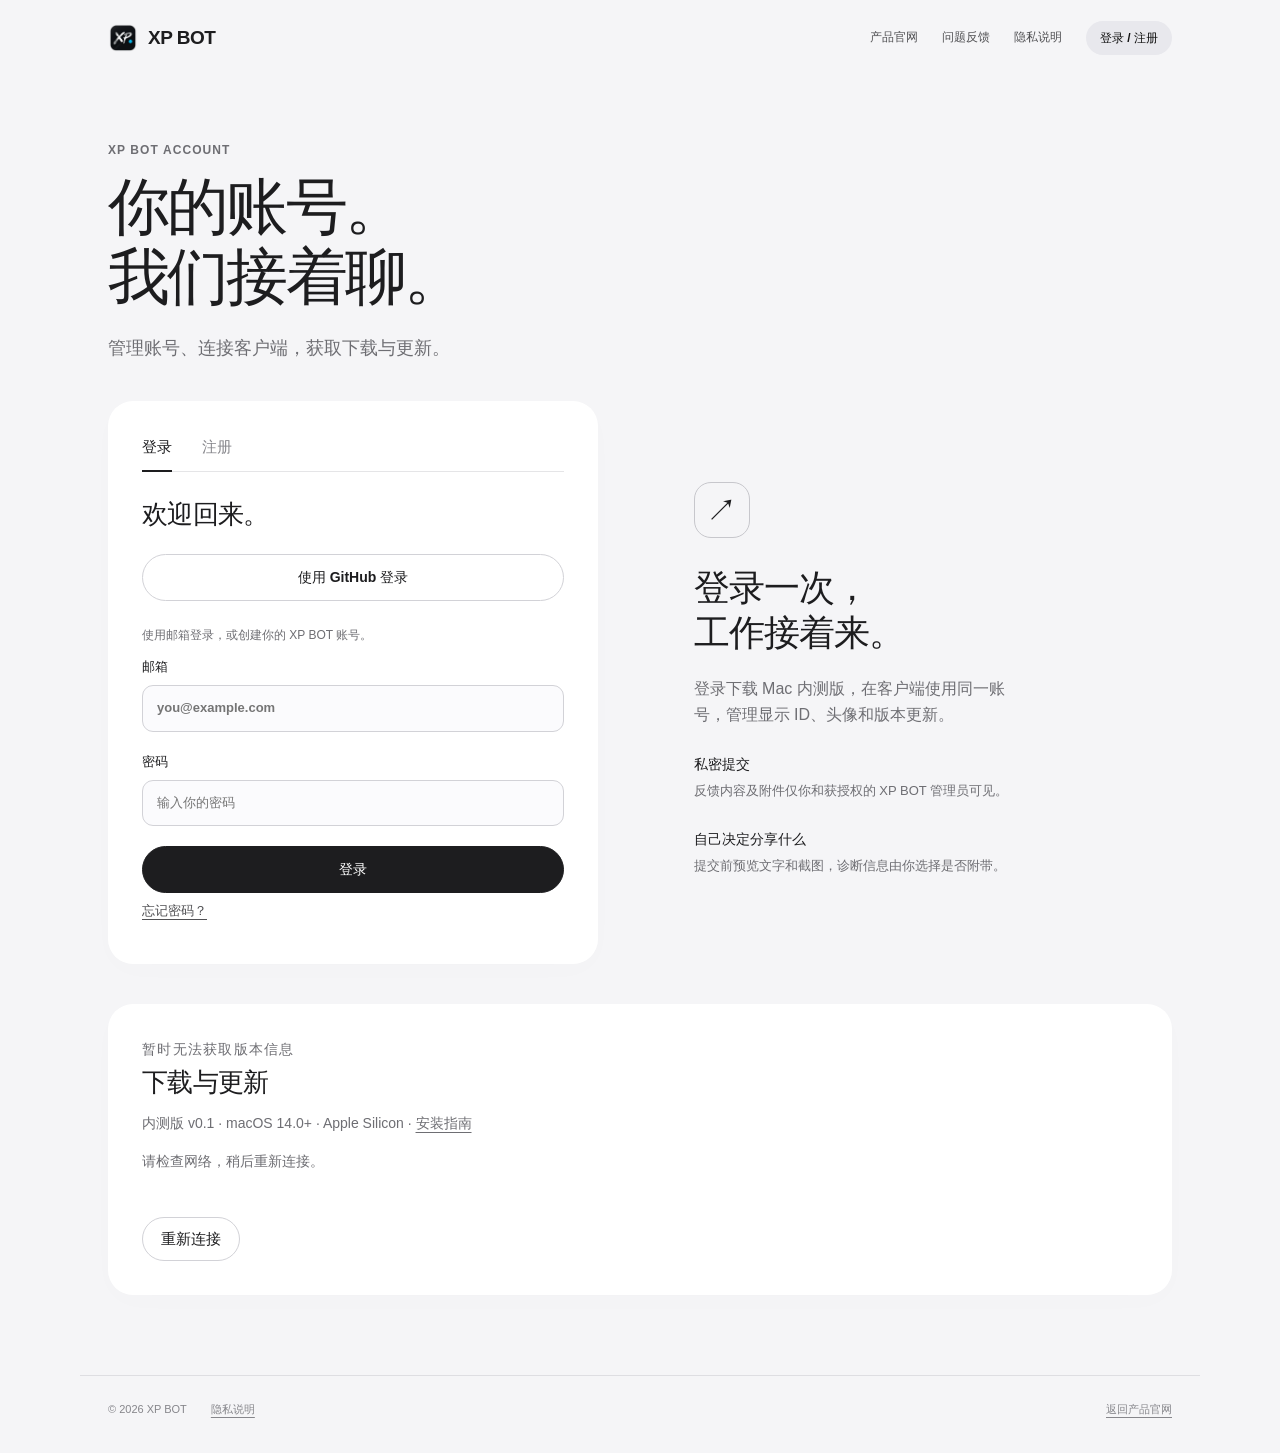
==== account/index.html @ 9ae00010 "Let feedback administrators send private replies visible to submitters" ====
<!doctype html>
<html lang="zh-CN"><head><meta charset="utf-8"><meta name="viewport" content="width=device-width,initial-scale=1"><meta name="referrer" content="no-referrer"><meta name="robots" content="noindex"><meta http-equiv="Content-Security-Policy" content="default-src 'self'; script-src 'self'; style-src 'self'; connect-src 'self' https://lnlewhjrppwmwjfchwqi.supabase.co wss://lnlewhjrppwmwjfchwqi.supabase.co; img-src 'self' blob: data: https://lnlewhjrppwmwjfchwqi.supabase.co; object-src 'none'; base-uri 'none'; form-action 'self'; frame-src 'none'"><title>账号与更新 — XP BOT</title><link rel="icon" href="/xp-icon.png"><link rel="stylesheet" href="./account.css?v=dd3d3c03ab40"><link rel="stylesheet" href="/releases.css?v=4f68e5ed97a1"><script type="module" src="./account.js?v=b04d25df7b7d"></script></head>
<body><header class="top"><a class="brand" href="/"><img src="/xp-icon.png" width="30" height="30" alt=""><span>XP BOT</span></a><nav aria-label="账号导航"><a href="/">产品官网</a><a href="/account/#feedback" id="nav-feedback">问题反馈</a><a href="/privacy/">隐私说明</a><a class="account-nav" data-account-nav href="/account/" aria-label="我的账号" aria-busy="true">我的账号</a></nav></header>
<main class="page"><div class="intro"><p class="eyebrow">XP BOT ACCOUNT</p><h1>你的账号。<br>我们接着聊。</h1><p>管理账号、连接客户端，获取下载与更新。</p></div>
<p class="notice" id="notice" role="status" aria-live="polite">正在连接账号服务…</p><button class="release-retry connection-retry" id="retry-connection" type="button" hidden>重试连接</button>
<section class="card desktop-connect" id="desktop-connect-card" hidden aria-labelledby="desktop-login-title"><h1 id="desktop-login-title">登录 XP BOT</h1><p id="desktop-account" class="small"></p><p id="desktop-message" class="form-notice" role="status"></p><div class="form-actions"><button id="desktop-approve" class="button full" type="button">继续登录 XP BOT</button><button id="desktop-switch-account" class="text-button" type="button">使用其他账号</button></div></section>
<section id="auth-panel" class="auth-layout" aria-labelledby="auth-title" hidden><div class="card auth-card"><div class="auth-tabs" role="tablist" aria-label="账号操作"><button id="login-tab" role="tab" aria-selected="true" aria-controls="auth-form">登录</button><button id="signup-tab" role="tab" aria-selected="false" aria-controls="auth-form" tabindex="-1">注册</button></div><h2 id="auth-title">欢迎回来。</h2><button id="github-login" class="button secondary full" type="button" hidden>使用 GitHub 继续</button><p id="email-note" class="small"></p><form id="auth-form" novalidate><label id="name-label" hidden>昵称<input id="display-name" name="display_name" autocomplete="nickname" maxlength="60"></label><label>邮箱<input id="email" name="email" type="email" autocomplete="email" required maxlength="254" placeholder="you@example.com"></label><label>密码<input id="password" name="password" type="password" autocomplete="current-password" required minlength="1" maxlength="128" placeholder="输入你的密码"></label><label id="confirm-password-label" hidden>确认密码<input id="confirm-password" type="password" autocomplete="new-password" minlength="12" maxlength="128" placeholder="再次输入密码"></label><p class="small" id="signup-password-hint" hidden>密码须为 12–128 位，建议组合字母、数字和符号。</p><p class="small" id="signup-privacy" hidden>注册前请阅读<a href="/privacy/">隐私说明</a>。账号用于身份识别、客户端下载与更新和反馈管理，工作资料保存在你配置的存储位置。</p><p class="form-notice" data-auth-notice role="alert"></p><button class="button full" id="auth-submit" type="submit">登录</button><button class="text-button" id="reset-password" type="button">忘记密码？</button></form></div><aside class="auth-aside"><span class="aside-symbol" aria-hidden="true">↗</span><h2>登录一次，<br>工作接着来。</h2><p>登录下载 Mac 内测版，在客户端使用同一账号，管理显示 ID、头像和版本更新。</p><div class="aside-detail"><b>私密提交</b><p>反馈内容及附件仅你和获授权的 XP BOT 管理员可见。</p></div><div class="aside-detail"><b>自己决定分享什么</b><p>提交前预览文字和截图，诊断信息由你选择是否附带。</p></div></aside></section>
<section id="verification-panel" class="card narrow" hidden aria-labelledby="verification-title">
<p class="eyebrow">验证你的邮箱</p><h2 id="verification-title">还差最后一步。</h2><p>请到以下邮箱查收 XP BOT 验证邮件，点击邮件中的链接完成注册。</p><p id="pending-email" class="mail-address"></p><p class="small">找不到邮件时，请检查垃圾邮件文件夹。若已注册，可以返回登录或找回密码。</p><p class="form-notice" data-auth-notice role="status"></p><div class="form-actions"><button id="resend-confirmation" class="button" type="button">重新发送验证邮件</button><button id="pending-back" class="text-button" type="button">返回登录</button></div>
</section>
<section id="recovery-request-panel" class="card narrow" hidden aria-labelledby="recovery-title">
<p class="eyebrow">找回账号</p><h2 id="recovery-title">重新连接你的工作。</h2><p class="small">输入注册邮箱，我们会向该邮箱发送重置密码的链接。</p><form id="recovery-form" novalidate><label>注册邮箱<input id="recovery-email" type="email" autocomplete="email" required maxlength="254" placeholder="you@example.com"></label><p class="form-notice" data-auth-notice role="status"></p><button id="send-password-reset" class="button full" type="submit">发送重置邮件</button><button id="recovery-back" class="text-button" type="button">返回登录</button></form>
</section>
<section id="email-link-panel" class="card narrow" hidden aria-labelledby="email-link-title">
<p class="eyebrow">XP BOT 账号</p><h2 id="email-link-title">验证邮箱，开始使用。</h2><p id="email-link-description">点击继续，完成邮箱验证并登录 XP BOT。</p><p class="form-notice" data-auth-notice role="alert"></p><div class="form-actions"><button id="verify-email-link" class="button" type="button">验证并继续</button><button id="cancel-email-link" class="text-button" type="button">返回登录</button></div>
</section>
<section id="reset-panel" class="card narrow" hidden aria-labelledby="new-password-title">
<p class="eyebrow">设置新密码</p><h2 id="new-password-title">为账号换一把新钥匙。</h2><form id="new-password-form" novalidate><label>新密码<input id="new-password" type="password" autocomplete="new-password" required minlength="12" maxlength="128" placeholder="至少 12 位"></label><label>确认新密码<input id="confirm-new-password" type="password" autocomplete="new-password" required minlength="12" maxlength="128" placeholder="再次输入新密码"></label><p class="small">密码须为 12–128 位。建议组合字母、数字和符号。</p><p class="form-notice" data-auth-notice role="alert"></p><button id="save-password" class="button full" type="submit">保存新密码</button></form>
</section>
<section id="member-panel" hidden><div class="member-heading"><div class="member-identity"><div id="member-avatar" class="profile-avatar" aria-hidden="true">X</div><div><p class="eyebrow">我的 XP BOT</p><h2 id="member-name">账号中心</h2><p id="member-email" class="small"></p></div></div><div class="member-actions"><button class="text-button" id="edit-profile" type="button">编辑资料</button><button class="text-button" id="admin-view" hidden>管理反馈</button><a class="text-button" id="developer-console" target="_blank" rel="noopener noreferrer" hidden>开发者后台 ↗</a><button class="text-button" id="my-view">我的反馈</button><button class="text-button" id="sign-out">退出账号</button></div></div><section id="profile-editor" class="card profile-editor" hidden aria-labelledby="profile-title"><h2 id="profile-title">个人资料</h2><form id="profile-form"><div class="profile-photo-row"><div id="profile-preview" class="profile-avatar" aria-label="头像预览"></div><label class="text-button profile-file">选择头像<input id="profile-avatar" type="file" accept="image/jpeg,image/png,image/webp"></label><button id="profile-remove-avatar" class="text-button" type="button">移除头像</button></div><label>显示 ID<input id="profile-display-name" autocomplete="nickname" required maxlength="64" placeholder="你希望怎样被称呼"></label><p class="small">1–32 个字符，在官网和客户端同步显示。邮箱登录方式保持原样。</p><p id="profile-note" class="form-notice" role="status" aria-live="polite"></p><div class="form-actions"><button id="profile-save" class="button" type="submit">保存资料</button><button id="profile-cancel" class="text-button" type="button">收起</button></div></form></section><div class="member-grid"><section class="card feedback-form-card" id="feedback" aria-labelledby="feedback-title"><p class="eyebrow">每个问题，都有回音。</p><h2 id="feedback-title">告诉我们。</h2><form id="feedback-form"><label>问题类型<select id="category"><option value="bug">使用问题 / 报错</option><option value="suggestion">功能建议</option><option value="account">账号问题</option><option value="other">其他反馈</option></select></label><label>标题<input id="feedback-subject" required minlength="3" maxlength="120" placeholder="例如：图片复制后未显示"></label><label>问题描述<textarea id="feedback-body" required minlength="10" maxlength="10000" rows="6" placeholder="你做了什么，期望什么结果，实际发生了什么？"></textarea></label><label class="file-label">添加截图（可选）<input id="screenshots" type="file" accept="image/png,image/jpeg,image/webp" multiple><span class="small">最多 3 张，每张不超过 5 MB。请先遮挡姓名、业务数据、链接和密钥；截图内容需要你自行检查。</span></label><div id="screenshot-previews" class="screenshot-previews"></div><label class="check"><input id="include-diagnostics" type="checkbox"><span>附带基础诊断信息：<span id="diagnostics-description">浏览器访问</span></span></label><p class="small">不会读取你的聊天记录、知识库文件或本机账号配置。提交的文字会隐藏检测到的链接、密钥和本机路径。获授权的反馈管理员可查看你的显示 ID、注册邮箱和用户编号，用于识别和跟进问题。</p><label class="check"><input id="feedback-consent" type="checkbox" required><span>我已检查内容，同意将本次描述、所选截图及勾选的诊断信息发送给 XP BOT 反馈后台。<a href="/privacy/">查看隐私说明</a></span></label><div class="form-actions"><button class="button" id="preview-feedback" type="submit">预览并提交</button><button class="text-button" type="button" id="new-feedback" hidden>写一条新反馈</button></div></form></section><section class="card feedback-list-card" id="feedback-history" aria-labelledby="history-title"><div class="list-heading"><h2 id="history-title">我的反馈</h2><button class="text-button" id="refresh-feedback">刷新</button></div><p class="small" id="feedback-list-note">这里会显示你提交的问题和处理状态。</p><div id="feedback-list" aria-live="polite"></div></section></div></section>
<details class="card desktop-devices-card" id="desktop-devices-card" hidden><summary>登录设备</summary><div id="desktop-devices" aria-live="polite"></div></details>
<section class="card account-release" id="downloads" data-release-panel aria-labelledby="release-title"><p class="eyebrow" data-release-status>XP BOT for Mac</p><h2 id="release-title">下载与更新</h2><p class="small">内测版 v0.1 · macOS 14.0+ · Apple Silicon · <a href="/help/">安装指南</a></p><p data-release-description>注册并验证邮箱，登录后下载 Mac 内测版。</p><button class="release-pending" data-release-pending disabled>安装包准备中</button><div class="release-actions" data-release-actions></div><button class="release-retry" data-release-retry hidden>重新连接</button><details class="release-details" data-release-details hidden><summary>更新说明与安装包校验</summary><p class="release-notes" data-release-notes></p><pre class="release-checksums" data-release-checksums></pre></details></section></main><footer class="bottom"><span>© 2026 XP BOT</span><a href="/privacy/">隐私说明</a><a href="/">返回产品官网</a></footer>
<dialog id="confirm-feedback" aria-labelledby="confirm-title"><div class="dialog-heading"><h2 id="confirm-title">确认这次反馈</h2><button id="close-confirm" type="button" class="close" aria-label="返回编辑">×</button></div><p class="small">以下是实际提交的文字。请确认截图已经完成遮挡。</p><h3 id="preview-title"></h3><p id="preview-body" class="preserve-lines"></p><p id="preview-files" class="small"></p><p id="preview-diagnostics" class="small"></p><div class="form-actions"><button id="send-feedback" class="button" type="button">确认提交</button><button id="edit-feedback" class="text-button" type="button">返回编辑</button></div></dialog>
<dialog id="feedback-image-viewer" class="image-viewer" aria-labelledby="image-viewer-title"><div class="dialog-heading"><h2 id="image-viewer-title">反馈截图</h2><button id="close-image" type="button" class="close" aria-label="关闭截图">×</button></div><img id="feedback-image" alt="本次反馈附带的截图" referrerpolicy="no-referrer"><a id="open-image" class="text-button" target="_blank" rel="noopener noreferrer">在新窗口打开原图</a><p class="small">此查看链接短时有效，关闭后会从本页清除。</p></dialog>
</body></html>
---- account/account.css ----
:root{font-family:-apple-system,BlinkMacSystemFont,"SF Pro Text","PingFang SC","Microsoft YaHei",sans-serif;color:#1d1d1f;background:#f5f5f7;font-synthesis:none;-webkit-font-smoothing:antialiased;font-size:15px;line-height:1.6}*{box-sizing:border-box}body{margin:0}button,input,textarea,select{font:inherit}button,a,input,textarea,select{touch-action:manipulation}a{color:inherit;text-underline-offset:4px}button{cursor:pointer}button:disabled{cursor:default;opacity:.48}[hidden]{display:none!important}:focus-visible{outline:3px solid #0071e3;outline-offset:4px}.top{height:76px;display:flex;align-items:center;justify-content:space-between;max-width:1120px;margin:auto;padding:0 28px;gap:24px}.brand{display:flex;align-items:center;gap:10px;font-weight:650;letter-spacing:-.5px;text-decoration:none;font-size:19px}.brand img{border-radius:9px}.top nav{display:flex;gap:24px;font-size:12px}.top nav a{text-decoration:none;color:#515154}.page{max-width:1120px;padding:65px 28px 80px;margin:auto}.intro{margin-bottom:38px}.eyebrow{font-size:12px;letter-spacing:.09em;font-weight:650;color:#6e6e73;margin:0 0 12px}.intro h1{font-size:clamp(42px,5.4vw,62px);line-height:1.12;letter-spacing:-.045em;margin:0 0 23px;font-weight:650}.intro>p:last-child{font-size:18px;color:#6e6e73;margin:0}.notice{padding:15px 20px;border:1px solid #dedee2;border-radius:14px;background:#fff;margin:0 0 28px;font-size:14px}.notice:empty{display:none}.notice[data-kind=error]{background:#fff4f3;border-color:#e8bbbb;color:#9c2424}.notice[data-kind=success]{background:#f0f8f1;border-color:#bed9c1;color:#23552c}.auth-layout{display:grid;grid-template-columns:minmax(0,1fr) minmax(0,.94fr);gap:clamp(28px,6vw,86px);align-items:center}.card{background:#fff;border-radius:25px;padding:34px;min-width:0;box-shadow:0 7px 30px #00000003}.auth-card{max-width:490px}.auth-tabs{display:flex;gap:30px;margin-bottom:26px;border-bottom:1px solid #e5e5e7}.auth-tabs button{border:0;background:none;padding:0 0 12px;color:#86868b;position:relative}.auth-tabs button[aria-selected=true]{color:#1d1d1f}.auth-tabs button[aria-selected=true]:after{content:"";height:2px;position:absolute;bottom:-1px;left:0;right:0;background:currentColor}h2{font-size:26px;letter-spacing:-.025em;line-height:1.25;font-weight:650;margin:0 0 24px}label{display:block;font-size:13px;font-weight:550;margin:0 0 20px}input:not([type=checkbox],[type=file]),textarea,select{display:block;width:100%;margin-top:7px;background:#fbfbfd;border:1px solid #d2d2d7;color:#1d1d1f;border-radius:11px;padding:12px 14px;min-width:0}textarea{resize:vertical;min-height:150px}.button{display:inline-flex;align-items:center;justify-content:center;gap:8px;border:1px solid #1d1d1f;background:#1d1d1f;color:#fff;min-height:44px;border-radius:999px;padding:11px 24px;font-size:14px;font-weight:550;text-decoration:none;transition:transform .18s ease,background .18s ease}.button:hover:not(:disabled){background:#353538;transform:scale(1.015)}.button:active:not(:disabled){transform:scale(.98)}.secondary{background:#fff;color:#1d1d1f;border-color:#d2d2d7;margin-bottom:12px}.secondary:hover:not(:disabled){background:#f5f5f7}.full{width:100%}.text-button{border:0;background:none;color:#515154;padding:8px 0;font-size:13px;text-decoration:underline;text-underline-offset:4px}.small{font-size:12px;line-height:1.7;color:#6e6e73;overflow-wrap:anywhere}.auth-aside{padding:20px 0}.aside-symbol{display:inline-flex;width:56px;height:56px;align-items:center;justify-content:center;border:1px solid #c7c7cc;border-radius:17px;font-size:31px;margin-bottom:27px}.auth-aside h2{font-size:36px;margin-bottom:21px}.auth-aside>p{font-size:16px;color:#6e6e73;max-width:330px}.aside-detail{margin-top:25px;max-width:330px}.aside-detail b{font-size:14px}.aside-detail p{font-size:13px;color:#6e6e73;margin:5px 0}.member-heading{display:flex;justify-content:space-between;gap:24px;align-items:center;margin-bottom:30px}.member-heading h2{margin-bottom:5px}.member-actions{display:flex;flex-wrap:wrap;gap:20px}.member-grid{display:grid;grid-template-columns:minmax(0,1.1fr) minmax(0,1fr);gap:24px;align-items:start}.check{display:flex;align-items:flex-start;gap:10px;font-weight:400;font-size:12px}.check input{flex:none;margin:5px 0 0;width:15px;height:15px;accent-color:#1d1d1f}.file-label input{font-size:12px;max-width:100%;margin:10px 0;display:block}.file-label .small{display:block}.screenshot-previews{display:flex;flex-wrap:wrap;gap:10px;margin:0 0 22px}.screenshot-previews img{width:86px;height:68px;object-fit:contain;border:1px solid #e5e5e7;border-radius:8px}.form-actions{display:flex;align-items:center;flex-wrap:wrap;gap:20px;margin-top:24px}.list-heading{display:flex;justify-content:space-between;gap:20px;align-items:center}.list-heading h2{font-size:22px;margin:0}.feedback-item{padding:23px 0;border-top:1px solid #e5e5e7}.feedback-item:first-child{margin-top:18px}.feedback-item h3{font-size:15px;font-weight:600;margin:0 0 8px;overflow-wrap:anywhere}.feedback-item .body{font-size:13px;white-space:pre-wrap;overflow-wrap:anywhere;color:#515154;max-height:180px;overflow:auto}.feedback-meta{display:flex;flex-wrap:wrap;gap:9px;align-items:center;font-size:11px;color:#6e6e73;margin:12px 0}.status{background:#f0f0f2;color:#515154;padding:3px 9px;border-radius:20px}.status[data-status=resolved]{background:#e7f4e9;color:#2d683a}.attachments{display:flex;gap:12px;flex-wrap:wrap}.attachments button{font-size:12px}.status-select{display:flex;align-items:center;gap:10px;font-size:12px;margin-top:12px}.status-select select{width:auto;font-size:12px;padding:6px 10px}.bottom{max-width:1120px;padding:25px 28px 35px;margin:auto;display:flex;gap:24px;border-top:1px solid #dedee2;font-size:11px;color:#86868b}.bottom a:last-child{margin-left:auto}.narrow{max-width:460px}dialog{border:0;border-radius:24px;box-shadow:0 25px 90px #0003;padding:30px;width:min(600px,calc(100% - 32px));max-height:85vh;overflow:auto}dialog::backdrop{background:#0006;backdrop-filter:blur(6px)}.dialog-heading{display:flex;justify-content:space-between;align-items:center;gap:20px}.dialog-heading h2{font-size:24px;margin:0}.close{background:#f5f5f7;border:0;border-radius:50%;font-size:24px;width:34px;height:34px;line-height:1}.preserve-lines{white-space:pre-wrap;overflow-wrap:anywhere;max-height:35vh;overflow:auto;font-size:14px}dialog h3{font-size:18px;overflow-wrap:anywhere}.empty-state{padding:32px 0;color:#86868b;font-size:14px}.privacy-body{max-width:720px}.privacy-body h2{margin-top:36px;font-size:23px}.privacy-body p,.privacy-body li{font-size:15px;color:#515154}.privacy-body ul{padding-left:22px}.intro{animation:arrive .7s ease both}.card{animation:arrive .65s .08s ease both}@keyframes arrive{from{opacity:0;transform:translateY(13px)}to{opacity:1;transform:translateY(0)}}@media(max-width:720px){.top{padding:0 20px;height:68px}.top nav{gap:14px;font-size:11px}.page{padding:35px 20px 50px}.auth-layout,.member-grid{grid-template-columns:minmax(0,1fr);gap:25px}.auth-card{max-width:none}.card{padding:26px 22px;border-radius:21px}.auth-aside{padding:12px 5px}.auth-aside h2{font-size:30px}.auth-aside>p,.aside-detail{max-width:none}.member-heading{display:block}.member-actions{gap:20px;margin-top:15px}.bottom{padding:22px 20px;font-size:10px;gap:15px}.intro>p:last-child{font-size:16px}.intro h1{font-size:42px}.notice{padding:13px 15px;font-size:13px}}@media(prefers-reduced-motion:reduce){*,*:before,*:after{animation:none!important;transition:none!important;scroll-behavior:auto!important}}

.image-viewer{width:min(1040px,calc(100% - 32px))}.image-viewer>img{display:block;width:100%;max-height:60vh;object-fit:contain;margin:22px 0 12px;border-radius:10px;background:#f5f5f7}.image-viewer>.text-button{display:inline-block}.image-viewer>.small{margin-bottom:0}
.brand,.top nav a{white-space:nowrap}.brand{flex-shrink:0}@media(max-width:360px){.top{gap:10px;padding-inline:16px}.brand{font-size:16px;gap:7px}.brand img{width:26px;height:26px}.top nav{gap:12px;font-size:10px}}

.mail-address{font-weight:600;overflow-wrap:anywhere;background:#f5f5f7;padding:12px 16px;border-radius:10px}.narrow>p:not(.eyebrow){overflow-wrap:anywhere}.narrow h2{font-size:28px}.narrow .form-actions{gap:12px 22px}

.form-notice{font-size:13px;line-height:1.7;overflow-wrap:anywhere}.form-notice:empty{display:none}.form-notice[data-kind=error]{padding:12px 14px;border-radius:10px;background:#fff4f3;color:#9c2424}.form-notice[data-kind=success]{color:#23552c}

.desktop-connect{margin:0 0 32px;max-width:760px}.desktop-connect h2{margin-bottom:16px}.desktop-connect form{max-width:480px;margin-top:20px}.desktop-connect input{letter-spacing:.12em;text-transform:uppercase}.desktop-devices-card{margin-top:36px}.desktop-devices-card h2{margin-bottom:20px}.desktop-device{display:grid;grid-template-columns:1fr auto;gap:8px 24px;padding:18px 0;border-bottom:1px solid #e8e8ed}.desktop-device p{margin:0}.desktop-device .small{grid-column:1}.desktop-device button{grid-column:2;grid-row:1/3}@media(max-width:520px){.desktop-device{grid-template-columns:1fr}.desktop-device button{grid-column:1;grid-row:auto;justify-self:start}}

/* Desktop sign-in is a focused sign-in page. */
.desktop-auth .top{justify-content:center;border:0}.desktop-auth .top nav,.desktop-auth .intro,.desktop-auth .auth-aside,.desktop-auth #downloads,.desktop-auth #member-panel,.desktop-auth #desktop-devices-card,.desktop-auth .bottom{display:none!important}.desktop-auth .page{max-width:500px;padding:42px 24px 70px;margin:auto}.desktop-auth .auth-layout{display:block}.desktop-auth .auth-card,.desktop-auth .desktop-connect{padding:32px;border-radius:20px;margin:0}.desktop-auth .desktop-connect h1{font-size:32px;margin:0 0 24px}.desktop-auth #desktop-account{font-size:16px}.desktop-auth .desktop-connect .form-actions{display:flex;flex-direction:column;align-items:stretch;gap:10px}.desktop-auth .notice:empty{display:none}.desktop-devices-card>summary{cursor:pointer;font-weight:600}.desktop-devices-card #desktop-devices{margin-top:20px}@media(max-width:520px){.desktop-auth .page{padding:28px 18px}.desktop-auth .auth-card,.desktop-auth .desktop-connect{padding:24px}}

.member-identity{display:flex;gap:18px;align-items:center;min-width:0}.profile-avatar{flex:none;display:flex;align-items:center;justify-content:center;width:54px;height:54px;border-radius:50%;overflow:hidden;background:#e7e9ee;color:#35373c;font-weight:650;font-size:22px}.profile-avatar img{width:100%;height:100%;object-fit:cover}.profile-editor{margin:0 0 28px}.profile-editor form{max-width:500px}.profile-photo-row{display:flex;gap:16px;align-items:center;margin:24px 0}.profile-file{position:relative;cursor:pointer;display:block}.profile-file input{position:absolute;width:100%;height:100%;inset:0;opacity:0;cursor:pointer}.profile-file:focus-within{outline:2px solid #3984f7;outline-offset:4px}.profile-photo-row .text-button{font-size:14px}

.feedback-author{display:grid;grid-template-columns:auto minmax(0,1fr);gap:4px 10px;padding:12px 14px;margin:12px 0;border-radius:12px;background:#f5f5f7;font-size:12px;line-height:1.6;overflow-wrap:anywhere}.feedback-author-label{color:#86868b}.feedback-author strong{font-weight:600}.feedback-author-email,.feedback-author-id{grid-column:1/-1;color:#6e6e73}.feedback-author-id{font:10px/1.6 ui-monospace,SFMono-Regular,Menlo,monospace}.feedback-list-card{scroll-margin-top:24px}.member-actions #developer-console{display:inline-block;text-decoration:underline;white-space:nowrap}
.feedback-replies{display:grid;gap:12px;margin-top:20px}.feedback-reply{border-left:3px solid #6e9ad7;border-radius:0 10px 10px 0;background:#f4f7fc;padding:13px 15px}.feedback-reply-heading{display:flex;flex-wrap:wrap;align-items:center;gap:5px 12px;font-size:12px}.feedback-reply-heading strong{font-weight:600;color:#285788}.feedback-reply-heading time{font-size:10px;color:#6e6e73}.feedback-reply-body{white-space:pre-wrap;overflow-wrap:anywhere;font-size:13px;color:#35373c;margin:9px 0 0}.feedback-reply-form{border-top:1px solid #e5e5e7;padding-top:20px;margin-top:20px}.feedback-reply-form label{font-size:13px;margin-bottom:10px}.feedback-reply-form textarea{min-height:95px;font-size:13px}.feedback-reply-form .small{font-size:11px;margin:8px 0 12px}.feedback-reply-form .form-notice:empty{display:none}.feedback-reply-form .button{font-size:12px;padding:10px 17px;min-height:0}
---- releases.css ----
.release-actions{display:flex;justify-content:center;flex-wrap:wrap;gap:12px;margin-top:28px}.release-download{display:inline-flex;align-items:center;justify-content:center;gap:12px;background:#1d1d1f;color:#fff;border-radius:999px;padding:13px 24px;font:500 15px/1.5 -apple-system,BlinkMacSystemFont,"PingFang SC",sans-serif;text-decoration:none;transition:transform .18s ease,background .18s ease}.release-download:hover{background:#353538;transform:scale(1.015)}.release-download:active{transform:scale(.98)}.release-size{font-size:11px;opacity:.7}.release-details{max-width:720px;margin:26px auto 0;text-align:left;font-size:13px;color:#515154}.release-details summary{cursor:pointer;font-weight:550}.release-notes{white-space:pre-wrap;line-height:1.8}.release-checksums{white-space:pre-wrap;overflow-wrap:anywhere;font:11px/1.7 ui-monospace,monospace}.release-retry{font:inherit;border:1px solid #d2d2d7;border-radius:999px;background:transparent;color:inherit;padding:9px 18px;cursor:pointer;margin-top:16px}.download-account-links{display:flex;justify-content:center;flex-wrap:wrap;gap:24px;font-size:13px;margin-top:30px}.download-account-links a{color:#515154;text-underline-offset:4px}[data-release-panel] [hidden]{display:none!important}.release-download:focus-visible,.release-retry:focus-visible{outline:3px solid #86868b;outline-offset:5px}.account-release{margin-top:40px}.account-release h2{margin-bottom:12px}.account-release .release-actions{justify-content:flex-start}.account-release .release-details{max-width:none;margin-top:22px}.account-release .release-pending{display:inline-block;margin-top:12px;border:0;background:#e8e8ed;color:#6e6e73;padding:11px 24px;border-radius:999px;font:inherit}.account-release>p{color:#6e6e73;font-size:14px}.account-release>p:first-of-type{margin-bottom:6px}.connection-retry{margin:-12px 0 24px}@media(max-width:520px){.release-actions{flex-direction:column;align-items:stretch}.release-download{font-size:14px}.account-release{margin-top:28px}.download-account-links{gap:18px;font-size:12px}}@media(prefers-reduced-motion:reduce){.release-download{transition:none}.release-download:hover,.release-download:active{transform:none}}

button.release-download{border:0;cursor:pointer}button.release-download:disabled{opacity:.55;cursor:wait}

.beta-chapter{display:grid;grid-template-columns:1fr 1fr;gap:10%;padding-block:120px;border-top:1px solid #303033}.beta-chapter h2{font-size:clamp(36px,4.2vw,60px);line-height:1.15;letter-spacing:-.035em;margin:18px 0 24px}.beta-chapter>div>p:not(.eyebrow){font-size:20px;line-height:1.65;color:#a1a1a6;max-width:440px}.beta-chapter .watch-link{font-size:17px;margin-top:28px}.beta-chapter ol{list-style:none;padding:0;margin:0;display:grid;gap:34px}.beta-chapter li{display:flex;gap:24px;border-top:1px solid #363639;padding-top:26px}.beta-chapter li>span{font:500 13px/1.5 ui-monospace,monospace;color:#86868b}.beta-chapter h3{font-size:22px;line-height:1.45;margin:0 0 10px}.beta-chapter li p{font-size:16px;line-height:1.75;color:#a1a1a6}.release-install-note{max-width:650px;margin:25px auto 0;font-size:12px!important;line-height:1.8!important;color:#6e6e73}.release-actions .release-download{background:#0071e3}.release-actions .release-download:hover{background:#0077ed}@media(max-width:760px){.beta-chapter{grid-template-columns:1fr;gap:48px;padding-block:72px}.beta-chapter>div>p:not(.eyebrow){font-size:17px}.beta-chapter h3{font-size:19px}.beta-chapter li p{font-size:15px}.release-install-note{font-size:11px!important}}

/* The account identity belongs to both normal and sticky site navigation. */
.account-nav{display:inline-flex!important;align-items:center;justify-content:center;gap:8px;min-height:34px;max-width:160px;padding:5px 11px!important;border:0!important;border-radius:999px;background:#f5f5f7;color:#111!important;white-space:nowrap;font-size:12px;font-weight:600;line-height:24px;flex-shrink:0;text-decoration:none!important}.account-nav:hover{background:#e8e8ed;color:#111!important}.account-nav-avatar{display:inline-flex;align-items:center;justify-content:center;flex:0 0 26px;width:26px;height:26px;border-radius:50%;overflow:hidden;background:#dedee5;color:#424245;font-size:12px}.account-nav-avatar img{display:block;width:100%;height:100%;object-fit:cover;border-radius:50%}.account-nav-name{display:block;max-width:100px;overflow:hidden;text-overflow:ellipsis;white-space:nowrap}.account-nav[data-account-state=loading]{color:#6e6e73!important}.account-nav[data-account-state=loading] .account-nav-avatar{opacity:.45}.account-nav[data-account-state=guest]{padding-inline:14px!important}.top .account-nav{background:#e8e8ed}.top nav{align-items:center}@media(max-width:760px){.account-nav{max-width:128px;min-height:32px;font-size:12px!important;gap:6px;padding:4px 9px!important}.account-nav-avatar{width:24px;height:24px;flex-basis:24px}.account-nav-name{max-width:74px}.top nav{gap:12px;flex-wrap:wrap;justify-content:flex-end}}
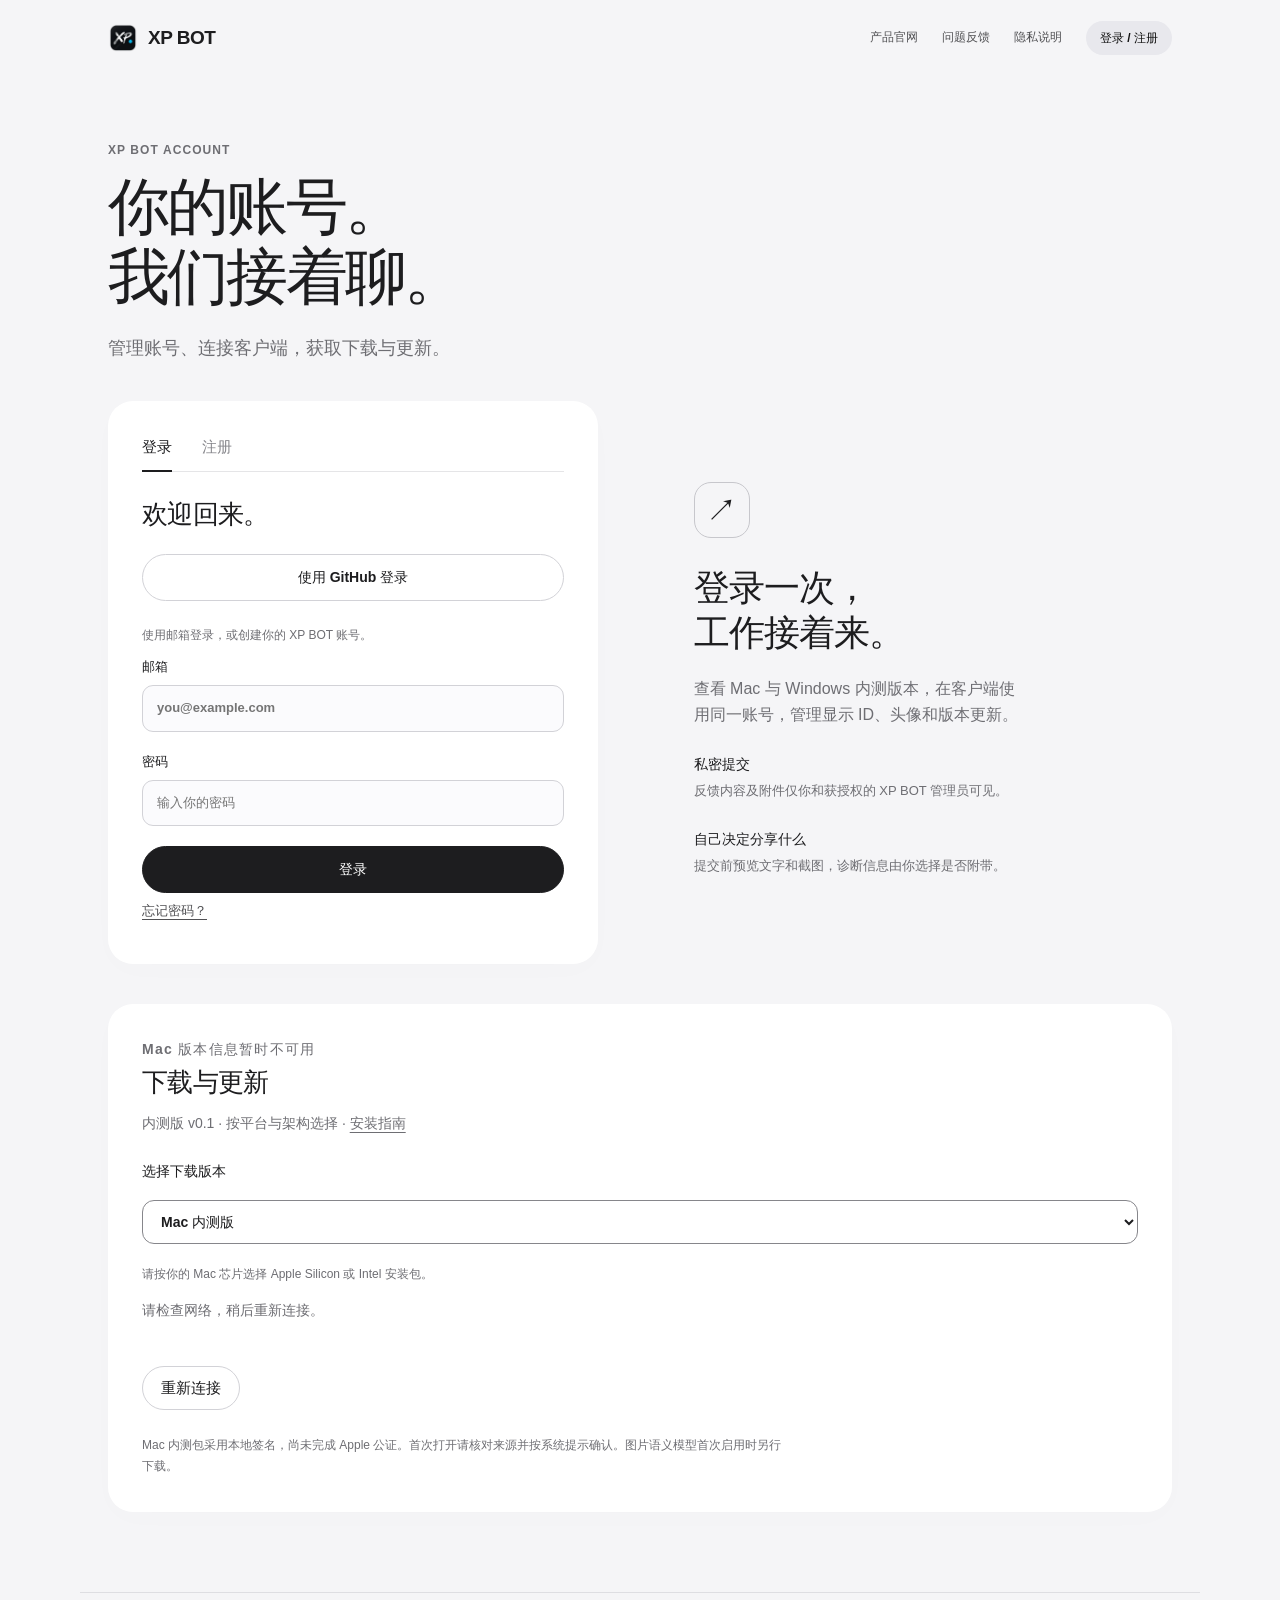
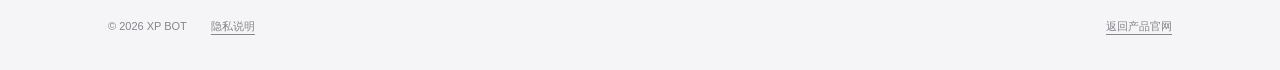
==== commit d60ac7d4: "Prepare platform-specific Windows downloads without publishing assets" ====
--- a/account/index.html
+++ b/account/index.html
@@ -1,10 +1,10 @@
 <!doctype html>
-<html lang="zh-CN"><head><meta charset="utf-8"><meta name="viewport" content="width=device-width,initial-scale=1"><meta name="referrer" content="no-referrer"><meta name="robots" content="noindex"><meta http-equiv="Content-Security-Policy" content="default-src 'self'; script-src 'self'; style-src 'self'; connect-src 'self' https://lnlewhjrppwmwjfchwqi.supabase.co wss://lnlewhjrppwmwjfchwqi.supabase.co; img-src 'self' blob: data: https://lnlewhjrppwmwjfchwqi.supabase.co; object-src 'none'; base-uri 'none'; form-action 'self'; frame-src 'none'"><title>账号与更新 — XP BOT</title><link rel="icon" href="/xp-icon.png"><link rel="stylesheet" href="./account.css?v=dd3d3c03ab40"><link rel="stylesheet" href="/releases.css?v=4f68e5ed97a1"><script type="module" src="./account.js?v=b04d25df7b7d"></script></head>
+<html lang="zh-CN"><head><meta charset="utf-8"><meta name="viewport" content="width=device-width,initial-scale=1"><meta name="referrer" content="no-referrer"><meta name="robots" content="noindex"><meta http-equiv="Content-Security-Policy" content="default-src 'self'; script-src 'self'; style-src 'self'; connect-src 'self' https://lnlewhjrppwmwjfchwqi.supabase.co wss://lnlewhjrppwmwjfchwqi.supabase.co; img-src 'self' blob: data: https://lnlewhjrppwmwjfchwqi.supabase.co; object-src 'none'; base-uri 'none'; form-action 'self'; frame-src 'none'"><title>账号与更新 — XP BOT</title><link rel="icon" href="/xp-icon.png"><link rel="stylesheet" href="./account.css?v=dd3d3c03ab40"><link rel="stylesheet" href="/releases.css?v=3d2dbe7b5765"><script type="module" src="./account.js?v=3e8935748bea"></script></head>
 <body><header class="top"><a class="brand" href="/"><img src="/xp-icon.png" width="30" height="30" alt=""><span>XP BOT</span></a><nav aria-label="账号导航"><a href="/">产品官网</a><a href="/account/#feedback" id="nav-feedback">问题反馈</a><a href="/privacy/">隐私说明</a><a class="account-nav" data-account-nav href="/account/" aria-label="我的账号" aria-busy="true">我的账号</a></nav></header>
 <main class="page"><div class="intro"><p class="eyebrow">XP BOT ACCOUNT</p><h1>你的账号。<br>我们接着聊。</h1><p>管理账号、连接客户端，获取下载与更新。</p></div>
 <p class="notice" id="notice" role="status" aria-live="polite">正在连接账号服务…</p><button class="release-retry connection-retry" id="retry-connection" type="button" hidden>重试连接</button>
 <section class="card desktop-connect" id="desktop-connect-card" hidden aria-labelledby="desktop-login-title"><h1 id="desktop-login-title">登录 XP BOT</h1><p id="desktop-account" class="small"></p><p id="desktop-message" class="form-notice" role="status"></p><div class="form-actions"><button id="desktop-approve" class="button full" type="button">继续登录 XP BOT</button><button id="desktop-switch-account" class="text-button" type="button">使用其他账号</button></div></section>
-<section id="auth-panel" class="auth-layout" aria-labelledby="auth-title" hidden><div class="card auth-card"><div class="auth-tabs" role="tablist" aria-label="账号操作"><button id="login-tab" role="tab" aria-selected="true" aria-controls="auth-form">登录</button><button id="signup-tab" role="tab" aria-selected="false" aria-controls="auth-form" tabindex="-1">注册</button></div><h2 id="auth-title">欢迎回来。</h2><button id="github-login" class="button secondary full" type="button" hidden>使用 GitHub 继续</button><p id="email-note" class="small"></p><form id="auth-form" novalidate><label id="name-label" hidden>昵称<input id="display-name" name="display_name" autocomplete="nickname" maxlength="60"></label><label>邮箱<input id="email" name="email" type="email" autocomplete="email" required maxlength="254" placeholder="you@example.com"></label><label>密码<input id="password" name="password" type="password" autocomplete="current-password" required minlength="1" maxlength="128" placeholder="输入你的密码"></label><label id="confirm-password-label" hidden>确认密码<input id="confirm-password" type="password" autocomplete="new-password" minlength="12" maxlength="128" placeholder="再次输入密码"></label><p class="small" id="signup-password-hint" hidden>密码须为 12–128 位，建议组合字母、数字和符号。</p><p class="small" id="signup-privacy" hidden>注册前请阅读<a href="/privacy/">隐私说明</a>。账号用于身份识别、客户端下载与更新和反馈管理，工作资料保存在你配置的存储位置。</p><p class="form-notice" data-auth-notice role="alert"></p><button class="button full" id="auth-submit" type="submit">登录</button><button class="text-button" id="reset-password" type="button">忘记密码？</button></form></div><aside class="auth-aside"><span class="aside-symbol" aria-hidden="true">↗</span><h2>登录一次，<br>工作接着来。</h2><p>登录下载 Mac 内测版，在客户端使用同一账号，管理显示 ID、头像和版本更新。</p><div class="aside-detail"><b>私密提交</b><p>反馈内容及附件仅你和获授权的 XP BOT 管理员可见。</p></div><div class="aside-detail"><b>自己决定分享什么</b><p>提交前预览文字和截图，诊断信息由你选择是否附带。</p></div></aside></section>
+<section id="auth-panel" class="auth-layout" aria-labelledby="auth-title" hidden><div class="card auth-card"><div class="auth-tabs" role="tablist" aria-label="账号操作"><button id="login-tab" role="tab" aria-selected="true" aria-controls="auth-form">登录</button><button id="signup-tab" role="tab" aria-selected="false" aria-controls="auth-form" tabindex="-1">注册</button></div><h2 id="auth-title">欢迎回来。</h2><button id="github-login" class="button secondary full" type="button" hidden>使用 GitHub 继续</button><p id="email-note" class="small"></p><form id="auth-form" novalidate><label id="name-label" hidden>昵称<input id="display-name" name="display_name" autocomplete="nickname" maxlength="60"></label><label>邮箱<input id="email" name="email" type="email" autocomplete="email" required maxlength="254" placeholder="you@example.com"></label><label>密码<input id="password" name="password" type="password" autocomplete="current-password" required minlength="1" maxlength="128" placeholder="输入你的密码"></label><label id="confirm-password-label" hidden>确认密码<input id="confirm-password" type="password" autocomplete="new-password" minlength="12" maxlength="128" placeholder="再次输入密码"></label><p class="small" id="signup-password-hint" hidden>密码须为 12–128 位，建议组合字母、数字和符号。</p><p class="small" id="signup-privacy" hidden>注册前请阅读<a href="/privacy/">隐私说明</a>。账号用于身份识别、客户端下载与更新和反馈管理，工作资料保存在你配置的存储位置。</p><p class="form-notice" data-auth-notice role="alert"></p><button class="button full" id="auth-submit" type="submit">登录</button><button class="text-button" id="reset-password" type="button">忘记密码？</button></form></div><aside class="auth-aside"><span class="aside-symbol" aria-hidden="true">↗</span><h2>登录一次，<br>工作接着来。</h2><p>查看 Mac 与 Windows 内测版本，在客户端使用同一账号，管理显示 ID、头像和版本更新。</p><div class="aside-detail"><b>私密提交</b><p>反馈内容及附件仅你和获授权的 XP BOT 管理员可见。</p></div><div class="aside-detail"><b>自己决定分享什么</b><p>提交前预览文字和截图，诊断信息由你选择是否附带。</p></div></aside></section>
 <section id="verification-panel" class="card narrow" hidden aria-labelledby="verification-title">
 <p class="eyebrow">验证你的邮箱</p><h2 id="verification-title">还差最后一步。</h2><p>请到以下邮箱查收 XP BOT 验证邮件，点击邮件中的链接完成注册。</p><p id="pending-email" class="mail-address"></p><p class="small">找不到邮件时，请检查垃圾邮件文件夹。若已注册，可以返回登录或找回密码。</p><p class="form-notice" data-auth-notice role="status"></p><div class="form-actions"><button id="resend-confirmation" class="button" type="button">重新发送验证邮件</button><button id="pending-back" class="text-button" type="button">返回登录</button></div>
 </section>
@@ -19,7 +19,7 @@
 </section>
 <section id="member-panel" hidden><div class="member-heading"><div class="member-identity"><div id="member-avatar" class="profile-avatar" aria-hidden="true">X</div><div><p class="eyebrow">我的 XP BOT</p><h2 id="member-name">账号中心</h2><p id="member-email" class="small"></p></div></div><div class="member-actions"><button class="text-button" id="edit-profile" type="button">编辑资料</button><button class="text-button" id="admin-view" hidden>管理反馈</button><a class="text-button" id="developer-console" target="_blank" rel="noopener noreferrer" hidden>开发者后台 ↗</a><button class="text-button" id="my-view">我的反馈</button><button class="text-button" id="sign-out">退出账号</button></div></div><section id="profile-editor" class="card profile-editor" hidden aria-labelledby="profile-title"><h2 id="profile-title">个人资料</h2><form id="profile-form"><div class="profile-photo-row"><div id="profile-preview" class="profile-avatar" aria-label="头像预览"></div><label class="text-button profile-file">选择头像<input id="profile-avatar" type="file" accept="image/jpeg,image/png,image/webp"></label><button id="profile-remove-avatar" class="text-button" type="button">移除头像</button></div><label>显示 ID<input id="profile-display-name" autocomplete="nickname" required maxlength="64" placeholder="你希望怎样被称呼"></label><p class="small">1–32 个字符，在官网和客户端同步显示。邮箱登录方式保持原样。</p><p id="profile-note" class="form-notice" role="status" aria-live="polite"></p><div class="form-actions"><button id="profile-save" class="button" type="submit">保存资料</button><button id="profile-cancel" class="text-button" type="button">收起</button></div></form></section><div class="member-grid"><section class="card feedback-form-card" id="feedback" aria-labelledby="feedback-title"><p class="eyebrow">每个问题，都有回音。</p><h2 id="feedback-title">告诉我们。</h2><form id="feedback-form"><label>问题类型<select id="category"><option value="bug">使用问题 / 报错</option><option value="suggestion">功能建议</option><option value="account">账号问题</option><option value="other">其他反馈</option></select></label><label>标题<input id="feedback-subject" required minlength="3" maxlength="120" placeholder="例如：图片复制后未显示"></label><label>问题描述<textarea id="feedback-body" required minlength="10" maxlength="10000" rows="6" placeholder="你做了什么，期望什么结果，实际发生了什么？"></textarea></label><label class="file-label">添加截图（可选）<input id="screenshots" type="file" accept="image/png,image/jpeg,image/webp" multiple><span class="small">最多 3 张，每张不超过 5 MB。请先遮挡姓名、业务数据、链接和密钥；截图内容需要你自行检查。</span></label><div id="screenshot-previews" class="screenshot-previews"></div><label class="check"><input id="include-diagnostics" type="checkbox"><span>附带基础诊断信息：<span id="diagnostics-description">浏览器访问</span></span></label><p class="small">不会读取你的聊天记录、知识库文件或本机账号配置。提交的文字会隐藏检测到的链接、密钥和本机路径。获授权的反馈管理员可查看你的显示 ID、注册邮箱和用户编号，用于识别和跟进问题。</p><label class="check"><input id="feedback-consent" type="checkbox" required><span>我已检查内容，同意将本次描述、所选截图及勾选的诊断信息发送给 XP BOT 反馈后台。<a href="/privacy/">查看隐私说明</a></span></label><div class="form-actions"><button class="button" id="preview-feedback" type="submit">预览并提交</button><button class="text-button" type="button" id="new-feedback" hidden>写一条新反馈</button></div></form></section><section class="card feedback-list-card" id="feedback-history" aria-labelledby="history-title"><div class="list-heading"><h2 id="history-title">我的反馈</h2><button class="text-button" id="refresh-feedback">刷新</button></div><p class="small" id="feedback-list-note">这里会显示你提交的问题和处理状态。</p><div id="feedback-list" aria-live="polite"></div></section></div></section>
 <details class="card desktop-devices-card" id="desktop-devices-card" hidden><summary>登录设备</summary><div id="desktop-devices" aria-live="polite"></div></details>
-<section class="card account-release" id="downloads" data-release-panel aria-labelledby="release-title"><p class="eyebrow" data-release-status>XP BOT for Mac</p><h2 id="release-title">下载与更新</h2><p class="small">内测版 v0.1 · macOS 14.0+ · Apple Silicon · <a href="/help/">安装指南</a></p><p data-release-description>注册并验证邮箱，登录后下载 Mac 内测版。</p><button class="release-pending" data-release-pending disabled>安装包准备中</button><div class="release-actions" data-release-actions></div><button class="release-retry" data-release-retry hidden>重新连接</button><details class="release-details" data-release-details hidden><summary>更新说明与安装包校验</summary><p class="release-notes" data-release-notes></p><pre class="release-checksums" data-release-checksums></pre></details></section></main><footer class="bottom"><span>© 2026 XP BOT</span><a href="/privacy/">隐私说明</a><a href="/">返回产品官网</a></footer>
+<section class="card account-release" id="downloads" data-release-panel aria-labelledby="release-title"><p class="eyebrow" data-release-status>XP BOT</p><h2 id="release-title">下载与更新</h2><p class="small">内测版 v0.1 · 按平台与架构选择 · <a href="/help/">安装指南</a></p><label class="release-target"><span>选择下载版本</span><select data-release-target aria-label="选择下载版本"><option value="darwin">Mac 内测版</option><option value="win32-x64">Windows x64 内测版</option><option value="win32-arm64">Windows ARM64</option></select></label><p class="release-target-note" data-release-target-note></p><p data-release-description role="status" aria-live="polite">选择平台，查看当前可用的内测安装包。</p><button class="release-pending" data-release-pending disabled>安装包准备中</button><div class="release-actions" data-release-actions></div><button class="release-retry" data-release-retry hidden>重新连接</button><p class="release-install-note" data-release-install-note></p><details class="release-details" data-release-details hidden><summary>更新说明与安装包校验</summary><p class="release-notes" data-release-notes></p><pre class="release-checksums" data-release-checksums></pre></details></section></main><footer class="bottom"><span>© 2026 XP BOT</span><a href="/privacy/">隐私说明</a><a href="/">返回产品官网</a></footer>
 <dialog id="confirm-feedback" aria-labelledby="confirm-title"><div class="dialog-heading"><h2 id="confirm-title">确认这次反馈</h2><button id="close-confirm" type="button" class="close" aria-label="返回编辑">×</button></div><p class="small">以下是实际提交的文字。请确认截图已经完成遮挡。</p><h3 id="preview-title"></h3><p id="preview-body" class="preserve-lines"></p><p id="preview-files" class="small"></p><p id="preview-diagnostics" class="small"></p><div class="form-actions"><button id="send-feedback" class="button" type="button">确认提交</button><button id="edit-feedback" class="text-button" type="button">返回编辑</button></div></dialog>
 <dialog id="feedback-image-viewer" class="image-viewer" aria-labelledby="image-viewer-title"><div class="dialog-heading"><h2 id="image-viewer-title">反馈截图</h2><button id="close-image" type="button" class="close" aria-label="关闭截图">×</button></div><img id="feedback-image" alt="本次反馈附带的截图" referrerpolicy="no-referrer"><a id="open-image" class="text-button" target="_blank" rel="noopener noreferrer">在新窗口打开原图</a><p class="small">此查看链接短时有效，关闭后会从本页清除。</p></dialog>
 </body></html>
--- a/releases.css
+++ b/releases.css
@@ -6,3 +6,5 @@
 
 /* The account identity belongs to both normal and sticky site navigation. */
 .account-nav{display:inline-flex!important;align-items:center;justify-content:center;gap:8px;min-height:34px;max-width:160px;padding:5px 11px!important;border:0!important;border-radius:999px;background:#f5f5f7;color:#111!important;white-space:nowrap;font-size:12px;font-weight:600;line-height:24px;flex-shrink:0;text-decoration:none!important}.account-nav:hover{background:#e8e8ed;color:#111!important}.account-nav-avatar{display:inline-flex;align-items:center;justify-content:center;flex:0 0 26px;width:26px;height:26px;border-radius:50%;overflow:hidden;background:#dedee5;color:#424245;font-size:12px}.account-nav-avatar img{display:block;width:100%;height:100%;object-fit:cover;border-radius:50%}.account-nav-name{display:block;max-width:100px;overflow:hidden;text-overflow:ellipsis;white-space:nowrap}.account-nav[data-account-state=loading]{color:#6e6e73!important}.account-nav[data-account-state=loading] .account-nav-avatar{opacity:.45}.account-nav[data-account-state=guest]{padding-inline:14px!important}.top .account-nav{background:#e8e8ed}.top nav{align-items:center}@media(max-width:760px){.account-nav{max-width:128px;min-height:32px;font-size:12px!important;gap:6px;padding:4px 9px!important}.account-nav-avatar{width:24px;height:24px;flex-basis:24px}.account-nav-name{max-width:74px}.top nav{gap:12px;flex-wrap:wrap;justify-content:flex-end}}
+
+.release-target{display:flex;align-items:center;justify-content:center;flex-wrap:wrap;gap:10px;margin-top:24px;font-size:14px}.release-target select{max-width:100%;min-height:44px;border:1px solid #86868b;border-radius:12px;background:#fff;color:#1d1d1f;padding:10px 34px 10px 14px;font:inherit}.release-target select:focus-visible{outline:3px solid #0071e3;outline-offset:3px}.release-target-note{max-width:650px;margin:12px auto 0;font-size:12px!important;line-height:1.8!important;color:#6e6e73}.account-release .release-target{justify-content:flex-start}.account-release .release-target-note,.account-release .release-install-note{margin-left:0;margin-right:0}@media(max-width:520px){.release-target{align-items:stretch;flex-direction:column;text-align:left}.release-target select{width:100%}}
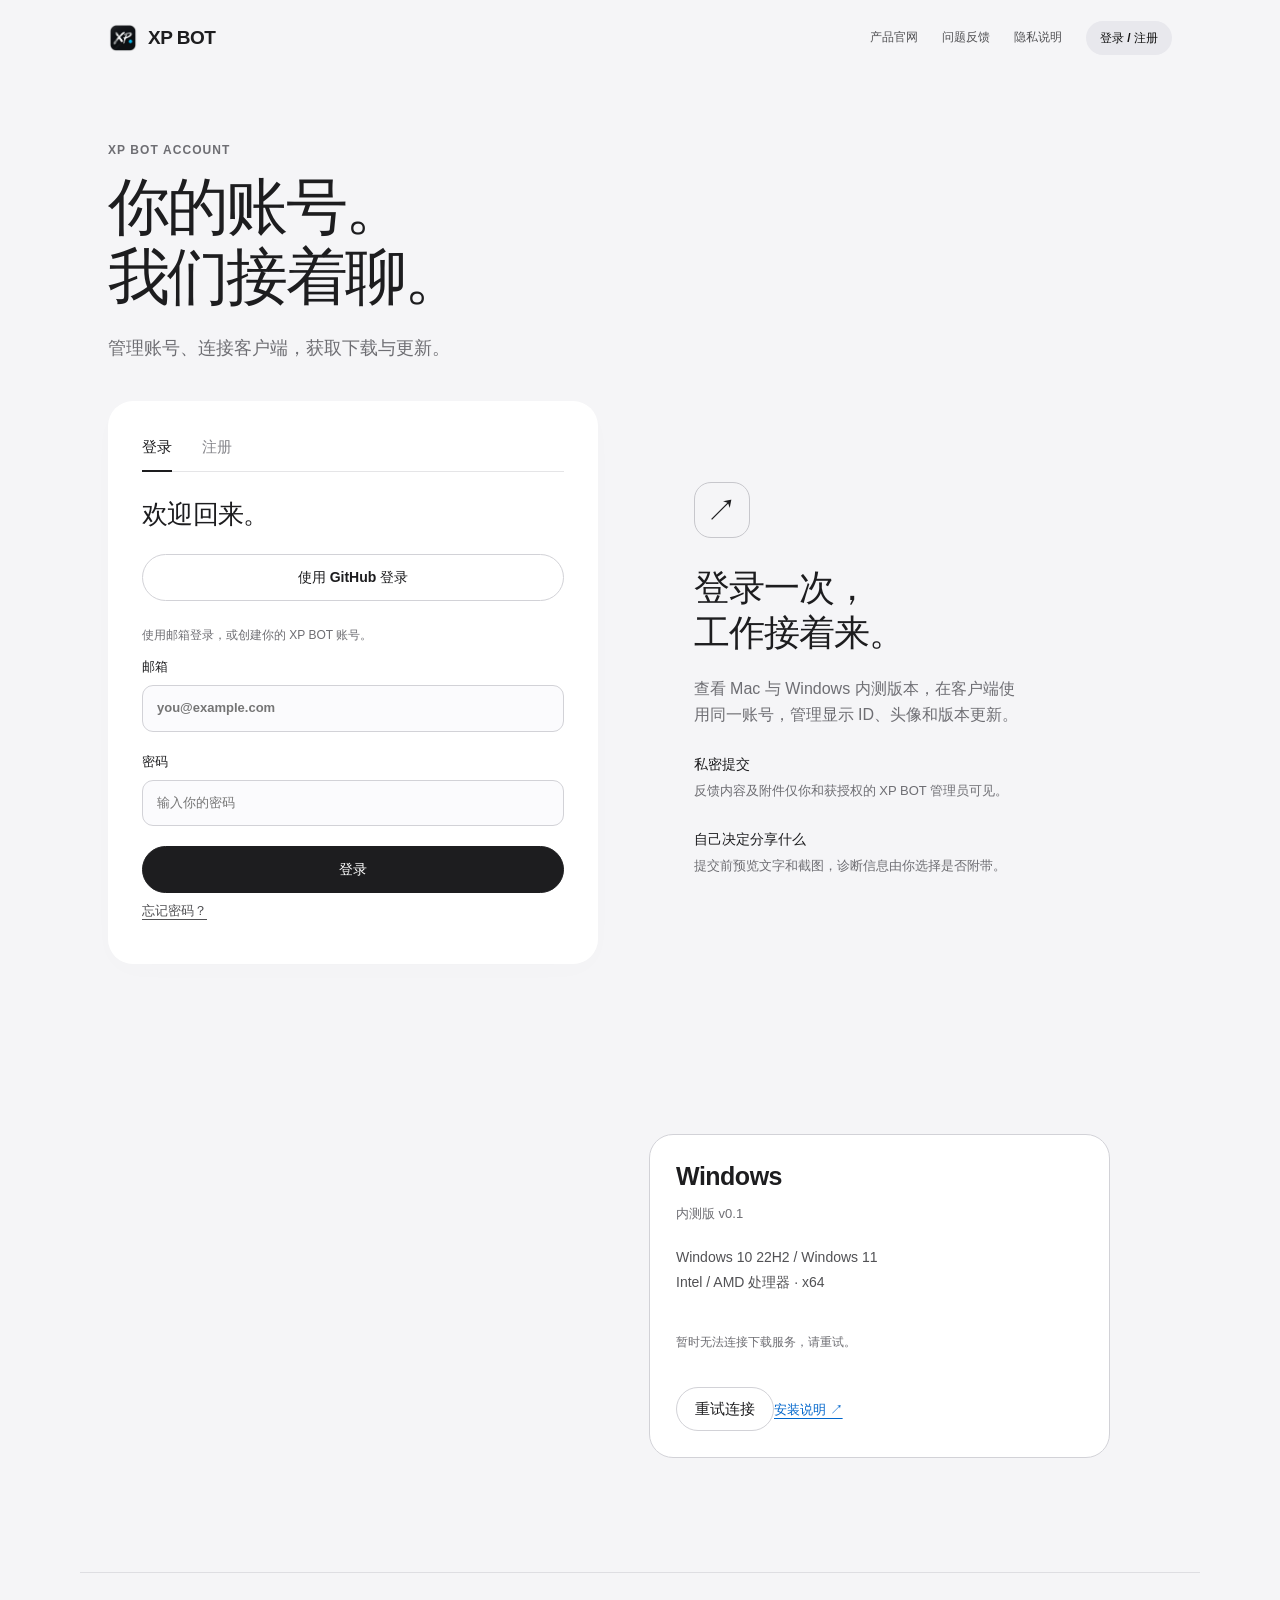
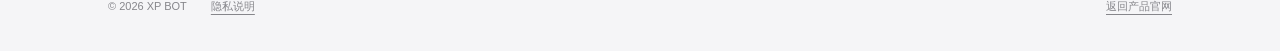
==== commit 034ea977: "Simplify Mac and Windows downloads and add back-to-top navigation" ====
--- a/account/index.html
+++ b/account/index.html
@@ -1,5 +1,5 @@
 <!doctype html>
-<html lang="zh-CN"><head><meta charset="utf-8"><meta name="viewport" content="width=device-width,initial-scale=1"><meta name="referrer" content="no-referrer"><meta name="robots" content="noindex"><meta http-equiv="Content-Security-Policy" content="default-src 'self'; script-src 'self'; style-src 'self'; connect-src 'self' https://lnlewhjrppwmwjfchwqi.supabase.co wss://lnlewhjrppwmwjfchwqi.supabase.co; img-src 'self' blob: data: https://lnlewhjrppwmwjfchwqi.supabase.co; object-src 'none'; base-uri 'none'; form-action 'self'; frame-src 'none'"><title>账号与更新 — XP BOT</title><link rel="icon" href="/xp-icon.png"><link rel="stylesheet" href="./account.css?v=dd3d3c03ab40"><link rel="stylesheet" href="/releases.css?v=3d2dbe7b5765"><script type="module" src="./account.js?v=3e8935748bea"></script></head>
+<html lang="zh-CN"><head><meta charset="utf-8"><meta name="viewport" content="width=device-width,initial-scale=1"><meta name="referrer" content="no-referrer"><meta name="robots" content="noindex"><meta http-equiv="Content-Security-Policy" content="default-src 'self'; script-src 'self'; style-src 'self'; connect-src 'self' https://lnlewhjrppwmwjfchwqi.supabase.co wss://lnlewhjrppwmwjfchwqi.supabase.co; img-src 'self' blob: data: https://lnlewhjrppwmwjfchwqi.supabase.co; object-src 'none'; base-uri 'none'; form-action 'self'; frame-src 'none'"><title>账号与更新 — XP BOT</title><link rel="icon" href="/xp-icon.png"><link rel="stylesheet" href="./account.css?v=dd3d3c03ab40"><link rel="stylesheet" href="/releases.css?v=586d0d3110fe"><script type="module" src="./account.js?v=ae80d44b5824"></script><link rel="stylesheet" href="/back-to-top.css?v=10e1d7d92780"><script type="module" src="/back-to-top.js?v=d0277c0f08d0"></script></head>
 <body><header class="top"><a class="brand" href="/"><img src="/xp-icon.png" width="30" height="30" alt=""><span>XP BOT</span></a><nav aria-label="账号导航"><a href="/">产品官网</a><a href="/account/#feedback" id="nav-feedback">问题反馈</a><a href="/privacy/">隐私说明</a><a class="account-nav" data-account-nav href="/account/" aria-label="我的账号" aria-busy="true">我的账号</a></nav></header>
 <main class="page"><div class="intro"><p class="eyebrow">XP BOT ACCOUNT</p><h1>你的账号。<br>我们接着聊。</h1><p>管理账号、连接客户端，获取下载与更新。</p></div>
 <p class="notice" id="notice" role="status" aria-live="polite">正在连接账号服务…</p><button class="release-retry connection-retry" id="retry-connection" type="button" hidden>重试连接</button>
@@ -19,7 +19,7 @@
 </section>
 <section id="member-panel" hidden><div class="member-heading"><div class="member-identity"><div id="member-avatar" class="profile-avatar" aria-hidden="true">X</div><div><p class="eyebrow">我的 XP BOT</p><h2 id="member-name">账号中心</h2><p id="member-email" class="small"></p></div></div><div class="member-actions"><button class="text-button" id="edit-profile" type="button">编辑资料</button><button class="text-button" id="admin-view" hidden>管理反馈</button><a class="text-button" id="developer-console" target="_blank" rel="noopener noreferrer" hidden>开发者后台 ↗</a><button class="text-button" id="my-view">我的反馈</button><button class="text-button" id="sign-out">退出账号</button></div></div><section id="profile-editor" class="card profile-editor" hidden aria-labelledby="profile-title"><h2 id="profile-title">个人资料</h2><form id="profile-form"><div class="profile-photo-row"><div id="profile-preview" class="profile-avatar" aria-label="头像预览"></div><label class="text-button profile-file">选择头像<input id="profile-avatar" type="file" accept="image/jpeg,image/png,image/webp"></label><button id="profile-remove-avatar" class="text-button" type="button">移除头像</button></div><label>显示 ID<input id="profile-display-name" autocomplete="nickname" required maxlength="64" placeholder="你希望怎样被称呼"></label><p class="small">1–32 个字符，在官网和客户端同步显示。邮箱登录方式保持原样。</p><p id="profile-note" class="form-notice" role="status" aria-live="polite"></p><div class="form-actions"><button id="profile-save" class="button" type="submit">保存资料</button><button id="profile-cancel" class="text-button" type="button">收起</button></div></form></section><div class="member-grid"><section class="card feedback-form-card" id="feedback" aria-labelledby="feedback-title"><p class="eyebrow">每个问题，都有回音。</p><h2 id="feedback-title">告诉我们。</h2><form id="feedback-form"><label>问题类型<select id="category"><option value="bug">使用问题 / 报错</option><option value="suggestion">功能建议</option><option value="account">账号问题</option><option value="other">其他反馈</option></select></label><label>标题<input id="feedback-subject" required minlength="3" maxlength="120" placeholder="例如：图片复制后未显示"></label><label>问题描述<textarea id="feedback-body" required minlength="10" maxlength="10000" rows="6" placeholder="你做了什么，期望什么结果，实际发生了什么？"></textarea></label><label class="file-label">添加截图（可选）<input id="screenshots" type="file" accept="image/png,image/jpeg,image/webp" multiple><span class="small">最多 3 张，每张不超过 5 MB。请先遮挡姓名、业务数据、链接和密钥；截图内容需要你自行检查。</span></label><div id="screenshot-previews" class="screenshot-previews"></div><label class="check"><input id="include-diagnostics" type="checkbox"><span>附带基础诊断信息：<span id="diagnostics-description">浏览器访问</span></span></label><p class="small">不会读取你的聊天记录、知识库文件或本机账号配置。提交的文字会隐藏检测到的链接、密钥和本机路径。获授权的反馈管理员可查看你的显示 ID、注册邮箱和用户编号，用于识别和跟进问题。</p><label class="check"><input id="feedback-consent" type="checkbox" required><span>我已检查内容，同意将本次描述、所选截图及勾选的诊断信息发送给 XP BOT 反馈后台。<a href="/privacy/">查看隐私说明</a></span></label><div class="form-actions"><button class="button" id="preview-feedback" type="submit">预览并提交</button><button class="text-button" type="button" id="new-feedback" hidden>写一条新反馈</button></div></form></section><section class="card feedback-list-card" id="feedback-history" aria-labelledby="history-title"><div class="list-heading"><h2 id="history-title">我的反馈</h2><button class="text-button" id="refresh-feedback">刷新</button></div><p class="small" id="feedback-list-note">这里会显示你提交的问题和处理状态。</p><div id="feedback-list" aria-live="polite"></div></section></div></section>
 <details class="card desktop-devices-card" id="desktop-devices-card" hidden><summary>登录设备</summary><div id="desktop-devices" aria-live="polite"></div></details>
-<section class="card account-release" id="downloads" data-release-panel aria-labelledby="release-title"><p class="eyebrow" data-release-status>XP BOT</p><h2 id="release-title">下载与更新</h2><p class="small">内测版 v0.1 · 按平台与架构选择 · <a href="/help/">安装指南</a></p><label class="release-target"><span>选择下载版本</span><select data-release-target aria-label="选择下载版本"><option value="darwin">Mac 内测版</option><option value="win32-x64">Windows x64 内测版</option><option value="win32-arm64">Windows ARM64</option></select></label><p class="release-target-note" data-release-target-note></p><p data-release-description role="status" aria-live="polite">选择平台，查看当前可用的内测安装包。</p><button class="release-pending" data-release-pending disabled>安装包准备中</button><div class="release-actions" data-release-actions></div><button class="release-retry" data-release-retry hidden>重新连接</button><p class="release-install-note" data-release-install-note></p><details class="release-details" data-release-details hidden><summary>更新说明与安装包校验</summary><p class="release-notes" data-release-notes></p><pre class="release-checksums" data-release-checksums></pre></details></section></main><footer class="bottom"><span>© 2026 XP BOT</span><a href="/privacy/">隐私说明</a><a href="/">返回产品官网</a></footer>
+<section class="card account-release" id="downloads" aria-labelledby="release-title"><h2 id="release-title">下载 XP BOT</h2><p class="small">内测版 v0.1 · <a href="/help/">安装与使用指南</a></p><!-- XP_DOWNLOAD_CARDS --><div class="download-platforms"><article class="release-platform-card" data-release-panel data-release-platform="darwin" aria-labelledby="account-download-darwin"><div class="release-card-heading"><h3 id="account-download-darwin">macOS</h3><span class="release-recommended" data-release-recommended hidden>推荐下载</span></div><p class="release-card-version" data-release-status>内测版 v0.1</p><p class="release-card-system">macOS 14 及以上<br>Apple Silicon · M 系列芯片</p><div class="release-actions" data-release-actions></div><p class="release-card-description" data-release-description role="status" aria-live="polite">正在获取下载信息…</p><button class="release-retry" data-release-retry hidden>重试连接</button><a class="release-card-guide" href="/help/#install-mac">安装说明 ↗</a><details class="release-details" data-release-details hidden><summary>版本信息与校验</summary><p class="release-notes" data-release-notes></p><pre class="release-checksums" data-release-checksums></pre></details></article><article class="release-platform-card" data-release-panel data-release-platform="win32-x64" aria-labelledby="account-download-win32-x64"><div class="release-card-heading"><h3 id="account-download-win32-x64">Windows</h3><span class="release-recommended" data-release-recommended hidden>推荐下载</span></div><p class="release-card-version" data-release-status>内测版 v0.1</p><p class="release-card-system">Windows 10 22H2 / Windows 11<br>Intel / AMD 处理器 · x64</p><div class="release-actions" data-release-actions></div><p class="release-card-description" data-release-description role="status" aria-live="polite">正在获取下载信息…</p><button class="release-retry" data-release-retry hidden>重试连接</button><a class="release-card-guide" href="/help/#install-windows">安装说明 ↗</a><details class="release-details" data-release-details hidden><summary>版本信息与校验</summary><p class="release-notes" data-release-notes></p><pre class="release-checksums" data-release-checksums></pre></details></article></div><!-- /XP_DOWNLOAD_CARDS --></section></main><footer class="bottom"><span>© 2026 XP BOT</span><a href="/privacy/">隐私说明</a><a href="/">返回产品官网</a></footer>
 <dialog id="confirm-feedback" aria-labelledby="confirm-title"><div class="dialog-heading"><h2 id="confirm-title">确认这次反馈</h2><button id="close-confirm" type="button" class="close" aria-label="返回编辑">×</button></div><p class="small">以下是实际提交的文字。请确认截图已经完成遮挡。</p><h3 id="preview-title"></h3><p id="preview-body" class="preserve-lines"></p><p id="preview-files" class="small"></p><p id="preview-diagnostics" class="small"></p><div class="form-actions"><button id="send-feedback" class="button" type="button">确认提交</button><button id="edit-feedback" class="text-button" type="button">返回编辑</button></div></dialog>
 <dialog id="feedback-image-viewer" class="image-viewer" aria-labelledby="image-viewer-title"><div class="dialog-heading"><h2 id="image-viewer-title">反馈截图</h2><button id="close-image" type="button" class="close" aria-label="关闭截图">×</button></div><img id="feedback-image" alt="本次反馈附带的截图" referrerpolicy="no-referrer"><a id="open-image" class="text-button" target="_blank" rel="noopener noreferrer">在新窗口打开原图</a><p class="small">此查看链接短时有效，关闭后会从本页清除。</p></dialog>
 </body></html>
--- a/releases.css
+++ b/releases.css
@@ -8,3 +8,13 @@
 .account-nav{display:inline-flex!important;align-items:center;justify-content:center;gap:8px;min-height:34px;max-width:160px;padding:5px 11px!important;border:0!important;border-radius:999px;background:#f5f5f7;color:#111!important;white-space:nowrap;font-size:12px;font-weight:600;line-height:24px;flex-shrink:0;text-decoration:none!important}.account-nav:hover{background:#e8e8ed;color:#111!important}.account-nav-avatar{display:inline-flex;align-items:center;justify-content:center;flex:0 0 26px;width:26px;height:26px;border-radius:50%;overflow:hidden;background:#dedee5;color:#424245;font-size:12px}.account-nav-avatar img{display:block;width:100%;height:100%;object-fit:cover;border-radius:50%}.account-nav-name{display:block;max-width:100px;overflow:hidden;text-overflow:ellipsis;white-space:nowrap}.account-nav[data-account-state=loading]{color:#6e6e73!important}.account-nav[data-account-state=loading] .account-nav-avatar{opacity:.45}.account-nav[data-account-state=guest]{padding-inline:14px!important}.top .account-nav{background:#e8e8ed}.top nav{align-items:center}@media(max-width:760px){.account-nav{max-width:128px;min-height:32px;font-size:12px!important;gap:6px;padding:4px 9px!important}.account-nav-avatar{width:24px;height:24px;flex-basis:24px}.account-nav-name{max-width:74px}.top nav{gap:12px;flex-wrap:wrap;justify-content:flex-end}}
 
 .release-target{display:flex;align-items:center;justify-content:center;flex-wrap:wrap;gap:10px;margin-top:24px;font-size:14px}.release-target select{max-width:100%;min-height:44px;border:1px solid #86868b;border-radius:12px;background:#fff;color:#1d1d1f;padding:10px 34px 10px 14px;font:inherit}.release-target select:focus-visible{outline:3px solid #0071e3;outline-offset:3px}.release-target-note{max-width:650px;margin:12px auto 0;font-size:12px!important;line-height:1.8!important;color:#6e6e73}.account-release .release-target{justify-content:flex-start}.account-release .release-target-note,.account-release .release-install-note{margin-left:0;margin-right:0}@media(max-width:520px){.release-target{align-items:stretch;flex-direction:column;text-align:left}.release-target select{width:100%}}
+
+/* Shared desktop release presentation. */
+.platform-download-links{display:flex;gap:10px;flex-shrink:0}.launch-dock .platform-download-links{display:flex;gap:10px}.platform-download-links .pill-button{padding:11px 18px}
+.platform-preview{display:grid;grid-template-columns:1fr 1.5fr;gap:6%;align-items:center;padding-block:100px;border-top:1px solid #303033}.platform-preview h2{font-size:clamp(34px,3.6vw,52px);line-height:1.2;letter-spacing:-.035em;margin:18px 0 24px}.platform-preview p:not(.eyebrow){font-size:18px;color:#a1a1a6;line-height:1.75}.platform-preview .platform-local-note{font-size:13px!important;margin:18px 0 26px}.platform-preview figure{margin:0}.platform-preview img{width:100%;height:auto;border-radius:16px;border:1px solid #ffffff20}.platform-preview figcaption{font-size:12px;line-height:1.6;color:#86868b;margin-top:14px}.platform-guide{display:block;font-size:14px;color:#2997ff;margin-top:18px}
+@media(max-width:760px){.platform-preview{grid-template-columns:1fr;gap:36px;padding-block:64px}.platform-preview p:not(.eyebrow){font-size:16px}.launch-dock{width:calc(100% - 28px)!important;gap:12px!important;flex-wrap:wrap;padding:16px 20px!important;bottom:22px!important;border-radius:24px!important}.launch-dock .platform-download-links{width:100%;flex-direction:row}.platform-download-links .pill-button{flex:1;font-size:12px;padding:10px 14px}.launch-dock>div:first-child{flex:1}.platform-preview img{border-radius:10px}}
+
+/* Short windows and browser zoom need document flow, not overlapping layers. */
+@media(max-height:660px){.launch-hero{height:auto;min-height:0;padding-bottom:32px}.launch-pin{position:relative;height:auto;min-height:0;overflow:visible;display:flex;flex-direction:column;align-items:center;gap:28px;padding:36px 0}.launch-copy{position:relative;top:auto;left:auto;right:auto;width:calc(100% - 48px);transform:none!important;opacity:1!important}.launch-product-position{position:relative;top:auto;left:auto;width:min(84vw,980px);transform:none}.launch-product-scroll,.launch-product-pointer{transform:none!important}.launch-dock{position:relative;left:auto;bottom:auto!important;transform:none;margin:0 auto;max-width:calc(100% - 28px)}}
+
+.download-platforms{display:grid;grid-template-columns:repeat(2,minmax(0,1fr));gap:24px;max-width:940px;margin:36px auto 0;text-align:left}.release-platform-card{position:relative;min-width:0;padding:32px;border:1px solid #d2d2d7;border-radius:24px;background:#fff;color:#1d1d1f}.release-platform-card[data-recommended=true]{order:-1;border-color:#0071e3;box-shadow:0 0 0 1px #0071e3}.release-card-heading{display:flex;align-items:center;justify-content:space-between;gap:12px}.release-card-heading h3{font-size:28px;line-height:1.2;letter-spacing:-.02em;margin:0}.release-recommended{font-size:11px;background:#eaf3ff;color:#0066cc;border-radius:99px;padding:5px 10px;white-space:nowrap}.release-card-version{font-size:13px!important;color:#6e6e73!important;margin:13px 0 20px!important}.release-card-system{font-size:14px!important;line-height:1.8!important;color:#515154!important;margin:0!important;min-height:50px}.release-platform-card .release-actions{margin-top:26px;justify-content:stretch}.release-platform-card .release-download{width:100%;font-size:15px;min-height:48px;gap:14px}.release-card-description{font-size:12px!important;line-height:1.6!important;min-height:20px;margin:12px 0 18px!important;color:#6e6e73!important}.release-card-guide{font-size:13px;color:#0066cc!important}.release-platform-card .release-details{border-top:1px solid #e5e5e8;padding-top:18px;margin:22px 0 0;max-width:100%;font-size:12px}.account-release .download-platforms{margin-top:26px;gap:18px}.account-release .release-platform-card{padding:26px}.account-release .release-card-heading h3{font-size:25px}.release-platform-card[hidden]{display:none!important}@media(max-width:650px){.download-platforms{grid-template-columns:1fr;gap:18px;margin-top:28px}.release-platform-card,.account-release .release-platform-card{padding:26px}.release-card-heading h3{font-size:26px}.release-card-system{min-height:0}.release-platform-card .release-actions{flex-direction:row}}
--- a/back-to-top.css
+++ b/back-to-top.css
@@ -0,0 +1 @@
+.back-to-top{position:fixed;right:max(22px,env(safe-area-inset-right));bottom:max(22px,env(safe-area-inset-bottom));z-index:45;display:flex;align-items:center;justify-content:center;gap:7px;min-height:46px;padding:0 16px;border:1px solid #d2d2d7;border-radius:999px;background:#fffffff2;color:#1d1d1f;box-shadow:0 4px 20px #00000018;font:500 12px/1.4 -apple-system,BlinkMacSystemFont,"PingFang SC",sans-serif;cursor:pointer;transition:transform .16s ease,box-shadow .16s ease}.back-to-top[hidden]{display:none!important}.back-to-top:hover{transform:translateY(-2px);box-shadow:0 6px 24px #0002}.back-to-top:focus-visible{outline:3px solid #0071e3;outline-offset:4px}@media(max-width:520px){.back-to-top{right:16px;bottom:max(16px,env(safe-area-inset-bottom));min-height:42px;padding:0 13px;font-size:11px;gap:5px}}@media(prefers-reduced-motion:reduce){.back-to-top{transition:none}.back-to-top:hover{transform:none}}
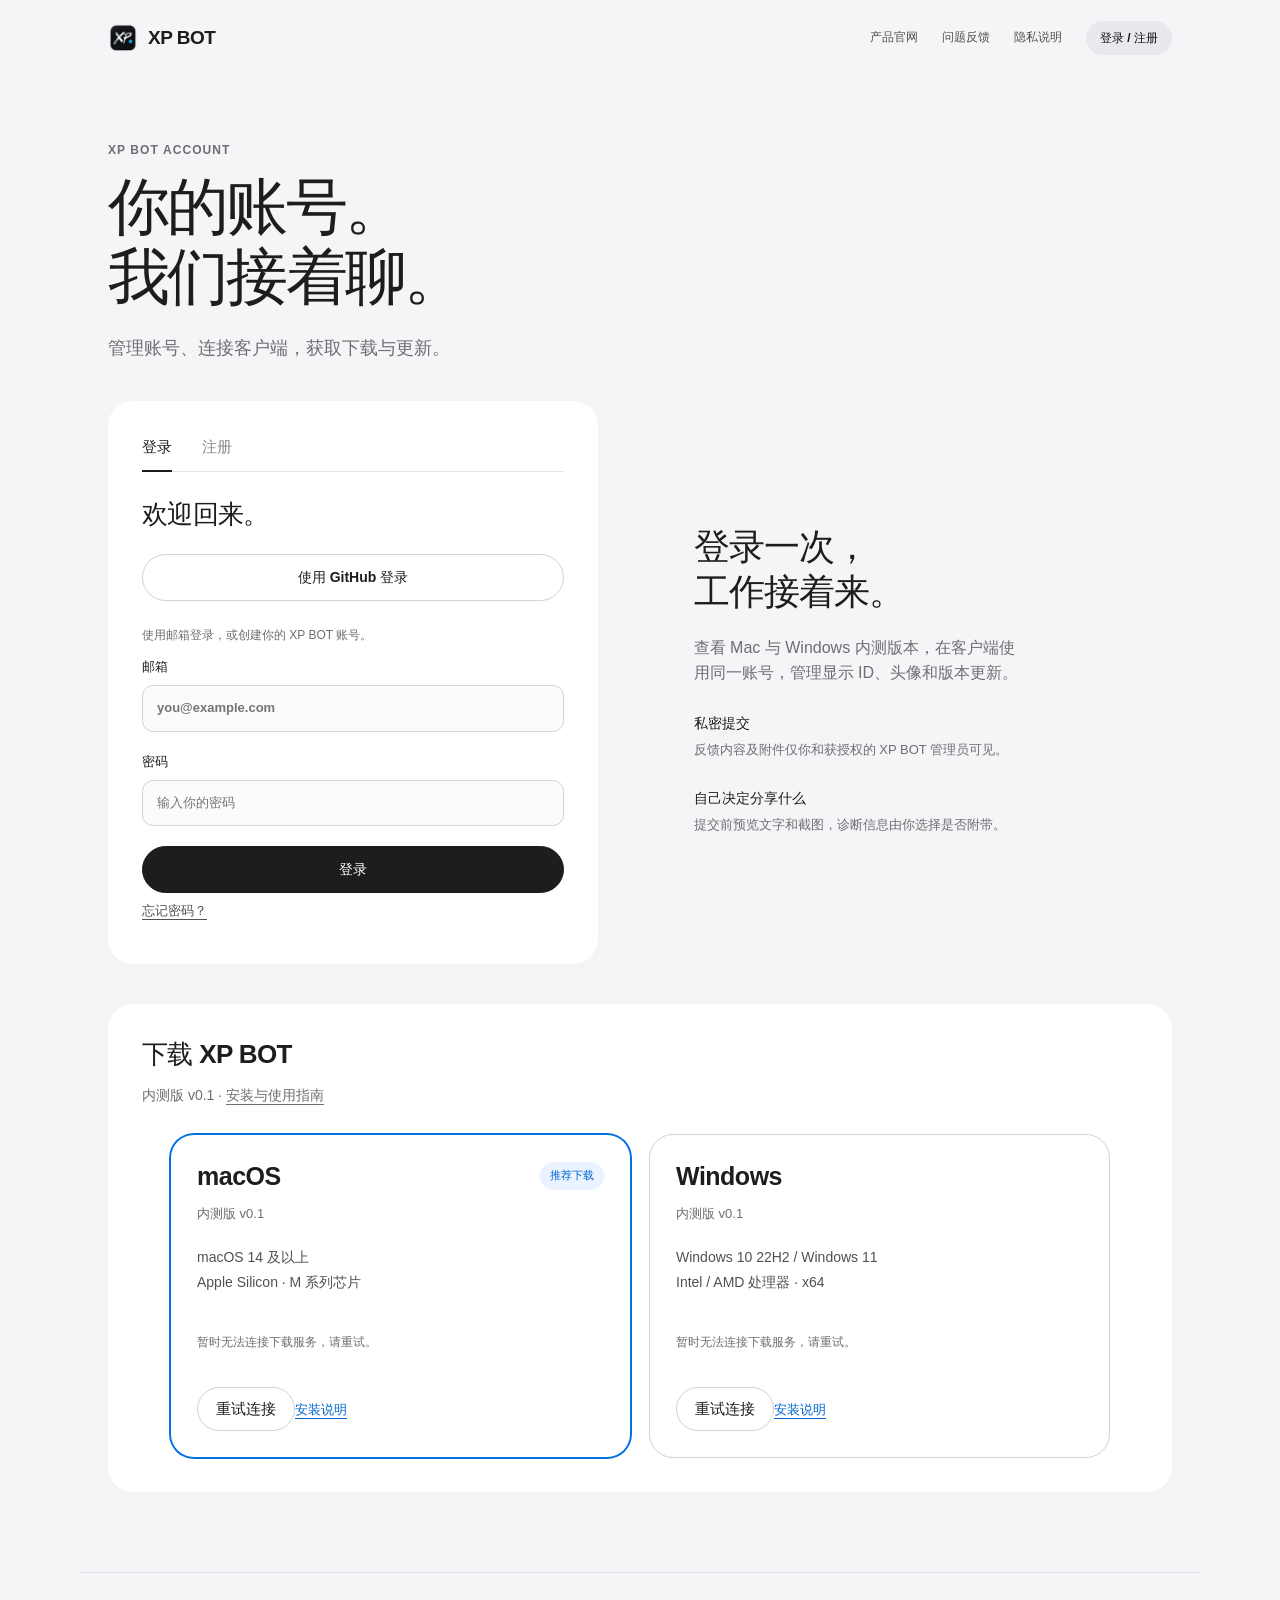
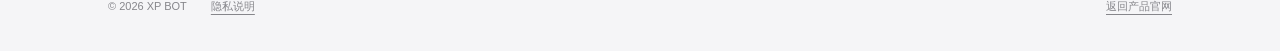
==== commit bfa946b2: "Remove decorative diagonal arrows from website links and illustrations" ====
--- a/account/index.html
+++ b/account/index.html
@@ -4,7 +4,7 @@
 <main class="page"><div class="intro"><p class="eyebrow">XP BOT ACCOUNT</p><h1>你的账号。<br>我们接着聊。</h1><p>管理账号、连接客户端，获取下载与更新。</p></div>
 <p class="notice" id="notice" role="status" aria-live="polite">正在连接账号服务…</p><button class="release-retry connection-retry" id="retry-connection" type="button" hidden>重试连接</button>
 <section class="card desktop-connect" id="desktop-connect-card" hidden aria-labelledby="desktop-login-title"><h1 id="desktop-login-title">登录 XP BOT</h1><p id="desktop-account" class="small"></p><p id="desktop-message" class="form-notice" role="status"></p><div class="form-actions"><button id="desktop-approve" class="button full" type="button">继续登录 XP BOT</button><button id="desktop-switch-account" class="text-button" type="button">使用其他账号</button></div></section>
-<section id="auth-panel" class="auth-layout" aria-labelledby="auth-title" hidden><div class="card auth-card"><div class="auth-tabs" role="tablist" aria-label="账号操作"><button id="login-tab" role="tab" aria-selected="true" aria-controls="auth-form">登录</button><button id="signup-tab" role="tab" aria-selected="false" aria-controls="auth-form" tabindex="-1">注册</button></div><h2 id="auth-title">欢迎回来。</h2><button id="github-login" class="button secondary full" type="button" hidden>使用 GitHub 继续</button><p id="email-note" class="small"></p><form id="auth-form" novalidate><label id="name-label" hidden>昵称<input id="display-name" name="display_name" autocomplete="nickname" maxlength="60"></label><label>邮箱<input id="email" name="email" type="email" autocomplete="email" required maxlength="254" placeholder="you@example.com"></label><label>密码<input id="password" name="password" type="password" autocomplete="current-password" required minlength="1" maxlength="128" placeholder="输入你的密码"></label><label id="confirm-password-label" hidden>确认密码<input id="confirm-password" type="password" autocomplete="new-password" minlength="12" maxlength="128" placeholder="再次输入密码"></label><p class="small" id="signup-password-hint" hidden>密码须为 12–128 位，建议组合字母、数字和符号。</p><p class="small" id="signup-privacy" hidden>注册前请阅读<a href="/privacy/">隐私说明</a>。账号用于身份识别、客户端下载与更新和反馈管理，工作资料保存在你配置的存储位置。</p><p class="form-notice" data-auth-notice role="alert"></p><button class="button full" id="auth-submit" type="submit">登录</button><button class="text-button" id="reset-password" type="button">忘记密码？</button></form></div><aside class="auth-aside"><span class="aside-symbol" aria-hidden="true">↗</span><h2>登录一次，<br>工作接着来。</h2><p>查看 Mac 与 Windows 内测版本，在客户端使用同一账号，管理显示 ID、头像和版本更新。</p><div class="aside-detail"><b>私密提交</b><p>反馈内容及附件仅你和获授权的 XP BOT 管理员可见。</p></div><div class="aside-detail"><b>自己决定分享什么</b><p>提交前预览文字和截图，诊断信息由你选择是否附带。</p></div></aside></section>
+<section id="auth-panel" class="auth-layout" aria-labelledby="auth-title" hidden><div class="card auth-card"><div class="auth-tabs" role="tablist" aria-label="账号操作"><button id="login-tab" role="tab" aria-selected="true" aria-controls="auth-form">登录</button><button id="signup-tab" role="tab" aria-selected="false" aria-controls="auth-form" tabindex="-1">注册</button></div><h2 id="auth-title">欢迎回来。</h2><button id="github-login" class="button secondary full" type="button" hidden>使用 GitHub 继续</button><p id="email-note" class="small"></p><form id="auth-form" novalidate><label id="name-label" hidden>昵称<input id="display-name" name="display_name" autocomplete="nickname" maxlength="60"></label><label>邮箱<input id="email" name="email" type="email" autocomplete="email" required maxlength="254" placeholder="you@example.com"></label><label>密码<input id="password" name="password" type="password" autocomplete="current-password" required minlength="1" maxlength="128" placeholder="输入你的密码"></label><label id="confirm-password-label" hidden>确认密码<input id="confirm-password" type="password" autocomplete="new-password" minlength="12" maxlength="128" placeholder="再次输入密码"></label><p class="small" id="signup-password-hint" hidden>密码须为 12–128 位，建议组合字母、数字和符号。</p><p class="small" id="signup-privacy" hidden>注册前请阅读<a href="/privacy/">隐私说明</a>。账号用于身份识别、客户端下载与更新和反馈管理，工作资料保存在你配置的存储位置。</p><p class="form-notice" data-auth-notice role="alert"></p><button class="button full" id="auth-submit" type="submit">登录</button><button class="text-button" id="reset-password" type="button">忘记密码？</button></form></div><aside class="auth-aside"><h2>登录一次，<br>工作接着来。</h2><p>查看 Mac 与 Windows 内测版本，在客户端使用同一账号，管理显示 ID、头像和版本更新。</p><div class="aside-detail"><b>私密提交</b><p>反馈内容及附件仅你和获授权的 XP BOT 管理员可见。</p></div><div class="aside-detail"><b>自己决定分享什么</b><p>提交前预览文字和截图，诊断信息由你选择是否附带。</p></div></aside></section>
 <section id="verification-panel" class="card narrow" hidden aria-labelledby="verification-title">
 <p class="eyebrow">验证你的邮箱</p><h2 id="verification-title">还差最后一步。</h2><p>请到以下邮箱查收 XP BOT 验证邮件，点击邮件中的链接完成注册。</p><p id="pending-email" class="mail-address"></p><p class="small">找不到邮件时，请检查垃圾邮件文件夹。若已注册，可以返回登录或找回密码。</p><p class="form-notice" data-auth-notice role="status"></p><div class="form-actions"><button id="resend-confirmation" class="button" type="button">重新发送验证邮件</button><button id="pending-back" class="text-button" type="button">返回登录</button></div>
 </section>
@@ -17,9 +17,9 @@
 <section id="reset-panel" class="card narrow" hidden aria-labelledby="new-password-title">
 <p class="eyebrow">设置新密码</p><h2 id="new-password-title">为账号换一把新钥匙。</h2><form id="new-password-form" novalidate><label>新密码<input id="new-password" type="password" autocomplete="new-password" required minlength="12" maxlength="128" placeholder="至少 12 位"></label><label>确认新密码<input id="confirm-new-password" type="password" autocomplete="new-password" required minlength="12" maxlength="128" placeholder="再次输入新密码"></label><p class="small">密码须为 12–128 位。建议组合字母、数字和符号。</p><p class="form-notice" data-auth-notice role="alert"></p><button id="save-password" class="button full" type="submit">保存新密码</button></form>
 </section>
-<section id="member-panel" hidden><div class="member-heading"><div class="member-identity"><div id="member-avatar" class="profile-avatar" aria-hidden="true">X</div><div><p class="eyebrow">我的 XP BOT</p><h2 id="member-name">账号中心</h2><p id="member-email" class="small"></p></div></div><div class="member-actions"><button class="text-button" id="edit-profile" type="button">编辑资料</button><button class="text-button" id="admin-view" hidden>管理反馈</button><a class="text-button" id="developer-console" target="_blank" rel="noopener noreferrer" hidden>开发者后台 ↗</a><button class="text-button" id="my-view">我的反馈</button><button class="text-button" id="sign-out">退出账号</button></div></div><section id="profile-editor" class="card profile-editor" hidden aria-labelledby="profile-title"><h2 id="profile-title">个人资料</h2><form id="profile-form"><div class="profile-photo-row"><div id="profile-preview" class="profile-avatar" aria-label="头像预览"></div><label class="text-button profile-file">选择头像<input id="profile-avatar" type="file" accept="image/jpeg,image/png,image/webp"></label><button id="profile-remove-avatar" class="text-button" type="button">移除头像</button></div><label>显示 ID<input id="profile-display-name" autocomplete="nickname" required maxlength="64" placeholder="你希望怎样被称呼"></label><p class="small">1–32 个字符，在官网和客户端同步显示。邮箱登录方式保持原样。</p><p id="profile-note" class="form-notice" role="status" aria-live="polite"></p><div class="form-actions"><button id="profile-save" class="button" type="submit">保存资料</button><button id="profile-cancel" class="text-button" type="button">收起</button></div></form></section><div class="member-grid"><section class="card feedback-form-card" id="feedback" aria-labelledby="feedback-title"><p class="eyebrow">每个问题，都有回音。</p><h2 id="feedback-title">告诉我们。</h2><form id="feedback-form"><label>问题类型<select id="category"><option value="bug">使用问题 / 报错</option><option value="suggestion">功能建议</option><option value="account">账号问题</option><option value="other">其他反馈</option></select></label><label>标题<input id="feedback-subject" required minlength="3" maxlength="120" placeholder="例如：图片复制后未显示"></label><label>问题描述<textarea id="feedback-body" required minlength="10" maxlength="10000" rows="6" placeholder="你做了什么，期望什么结果，实际发生了什么？"></textarea></label><label class="file-label">添加截图（可选）<input id="screenshots" type="file" accept="image/png,image/jpeg,image/webp" multiple><span class="small">最多 3 张，每张不超过 5 MB。请先遮挡姓名、业务数据、链接和密钥；截图内容需要你自行检查。</span></label><div id="screenshot-previews" class="screenshot-previews"></div><label class="check"><input id="include-diagnostics" type="checkbox"><span>附带基础诊断信息：<span id="diagnostics-description">浏览器访问</span></span></label><p class="small">不会读取你的聊天记录、知识库文件或本机账号配置。提交的文字会隐藏检测到的链接、密钥和本机路径。获授权的反馈管理员可查看你的显示 ID、注册邮箱和用户编号，用于识别和跟进问题。</p><label class="check"><input id="feedback-consent" type="checkbox" required><span>我已检查内容，同意将本次描述、所选截图及勾选的诊断信息发送给 XP BOT 反馈后台。<a href="/privacy/">查看隐私说明</a></span></label><div class="form-actions"><button class="button" id="preview-feedback" type="submit">预览并提交</button><button class="text-button" type="button" id="new-feedback" hidden>写一条新反馈</button></div></form></section><section class="card feedback-list-card" id="feedback-history" aria-labelledby="history-title"><div class="list-heading"><h2 id="history-title">我的反馈</h2><button class="text-button" id="refresh-feedback">刷新</button></div><p class="small" id="feedback-list-note">这里会显示你提交的问题和处理状态。</p><div id="feedback-list" aria-live="polite"></div></section></div></section>
+<section id="member-panel" hidden><div class="member-heading"><div class="member-identity"><div id="member-avatar" class="profile-avatar" aria-hidden="true">X</div><div><p class="eyebrow">我的 XP BOT</p><h2 id="member-name">账号中心</h2><p id="member-email" class="small"></p></div></div><div class="member-actions"><button class="text-button" id="edit-profile" type="button">编辑资料</button><button class="text-button" id="admin-view" hidden>管理反馈</button><a class="text-button" id="developer-console" target="_blank" rel="noopener noreferrer" hidden>开发者后台</a><button class="text-button" id="my-view">我的反馈</button><button class="text-button" id="sign-out">退出账号</button></div></div><section id="profile-editor" class="card profile-editor" hidden aria-labelledby="profile-title"><h2 id="profile-title">个人资料</h2><form id="profile-form"><div class="profile-photo-row"><div id="profile-preview" class="profile-avatar" aria-label="头像预览"></div><label class="text-button profile-file">选择头像<input id="profile-avatar" type="file" accept="image/jpeg,image/png,image/webp"></label><button id="profile-remove-avatar" class="text-button" type="button">移除头像</button></div><label>显示 ID<input id="profile-display-name" autocomplete="nickname" required maxlength="64" placeholder="你希望怎样被称呼"></label><p class="small">1–32 个字符，在官网和客户端同步显示。邮箱登录方式保持原样。</p><p id="profile-note" class="form-notice" role="status" aria-live="polite"></p><div class="form-actions"><button id="profile-save" class="button" type="submit">保存资料</button><button id="profile-cancel" class="text-button" type="button">收起</button></div></form></section><div class="member-grid"><section class="card feedback-form-card" id="feedback" aria-labelledby="feedback-title"><p class="eyebrow">每个问题，都有回音。</p><h2 id="feedback-title">告诉我们。</h2><form id="feedback-form"><label>问题类型<select id="category"><option value="bug">使用问题 / 报错</option><option value="suggestion">功能建议</option><option value="account">账号问题</option><option value="other">其他反馈</option></select></label><label>标题<input id="feedback-subject" required minlength="3" maxlength="120" placeholder="例如：图片复制后未显示"></label><label>问题描述<textarea id="feedback-body" required minlength="10" maxlength="10000" rows="6" placeholder="你做了什么，期望什么结果，实际发生了什么？"></textarea></label><label class="file-label">添加截图（可选）<input id="screenshots" type="file" accept="image/png,image/jpeg,image/webp" multiple><span class="small">最多 3 张，每张不超过 5 MB。请先遮挡姓名、业务数据、链接和密钥；截图内容需要你自行检查。</span></label><div id="screenshot-previews" class="screenshot-previews"></div><label class="check"><input id="include-diagnostics" type="checkbox"><span>附带基础诊断信息：<span id="diagnostics-description">浏览器访问</span></span></label><p class="small">不会读取你的聊天记录、知识库文件或本机账号配置。提交的文字会隐藏检测到的链接、密钥和本机路径。获授权的反馈管理员可查看你的显示 ID、注册邮箱和用户编号，用于识别和跟进问题。</p><label class="check"><input id="feedback-consent" type="checkbox" required><span>我已检查内容，同意将本次描述、所选截图及勾选的诊断信息发送给 XP BOT 反馈后台。<a href="/privacy/">查看隐私说明</a></span></label><div class="form-actions"><button class="button" id="preview-feedback" type="submit">预览并提交</button><button class="text-button" type="button" id="new-feedback" hidden>写一条新反馈</button></div></form></section><section class="card feedback-list-card" id="feedback-history" aria-labelledby="history-title"><div class="list-heading"><h2 id="history-title">我的反馈</h2><button class="text-button" id="refresh-feedback">刷新</button></div><p class="small" id="feedback-list-note">这里会显示你提交的问题和处理状态。</p><div id="feedback-list" aria-live="polite"></div></section></div></section>
 <details class="card desktop-devices-card" id="desktop-devices-card" hidden><summary>登录设备</summary><div id="desktop-devices" aria-live="polite"></div></details>
-<section class="card account-release" id="downloads" aria-labelledby="release-title"><h2 id="release-title">下载 XP BOT</h2><p class="small">内测版 v0.1 · <a href="/help/">安装与使用指南</a></p><!-- XP_DOWNLOAD_CARDS --><div class="download-platforms"><article class="release-platform-card" data-release-panel data-release-platform="darwin" aria-labelledby="account-download-darwin"><div class="release-card-heading"><h3 id="account-download-darwin">macOS</h3><span class="release-recommended" data-release-recommended hidden>推荐下载</span></div><p class="release-card-version" data-release-status>内测版 v0.1</p><p class="release-card-system">macOS 14 及以上<br>Apple Silicon · M 系列芯片</p><div class="release-actions" data-release-actions></div><p class="release-card-description" data-release-description role="status" aria-live="polite">正在获取下载信息…</p><button class="release-retry" data-release-retry hidden>重试连接</button><a class="release-card-guide" href="/help/#install-mac">安装说明 ↗</a><details class="release-details" data-release-details hidden><summary>版本信息与校验</summary><p class="release-notes" data-release-notes></p><pre class="release-checksums" data-release-checksums></pre></details></article><article class="release-platform-card" data-release-panel data-release-platform="win32-x64" aria-labelledby="account-download-win32-x64"><div class="release-card-heading"><h3 id="account-download-win32-x64">Windows</h3><span class="release-recommended" data-release-recommended hidden>推荐下载</span></div><p class="release-card-version" data-release-status>内测版 v0.1</p><p class="release-card-system">Windows 10 22H2 / Windows 11<br>Intel / AMD 处理器 · x64</p><div class="release-actions" data-release-actions></div><p class="release-card-description" data-release-description role="status" aria-live="polite">正在获取下载信息…</p><button class="release-retry" data-release-retry hidden>重试连接</button><a class="release-card-guide" href="/help/#install-windows">安装说明 ↗</a><details class="release-details" data-release-details hidden><summary>版本信息与校验</summary><p class="release-notes" data-release-notes></p><pre class="release-checksums" data-release-checksums></pre></details></article></div><!-- /XP_DOWNLOAD_CARDS --></section></main><footer class="bottom"><span>© 2026 XP BOT</span><a href="/privacy/">隐私说明</a><a href="/">返回产品官网</a></footer>
+<section class="card account-release" id="downloads" aria-labelledby="release-title"><h2 id="release-title">下载 XP BOT</h2><p class="small">内测版 v0.1 · <a href="/help/">安装与使用指南</a></p><!-- XP_DOWNLOAD_CARDS --><div class="download-platforms"><article class="release-platform-card" data-release-panel data-release-platform="darwin" aria-labelledby="account-download-darwin"><div class="release-card-heading"><h3 id="account-download-darwin">macOS</h3><span class="release-recommended" data-release-recommended hidden>推荐下载</span></div><p class="release-card-version" data-release-status>内测版 v0.1</p><p class="release-card-system">macOS 14 及以上<br>Apple Silicon · M 系列芯片</p><div class="release-actions" data-release-actions></div><p class="release-card-description" data-release-description role="status" aria-live="polite">正在获取下载信息…</p><button class="release-retry" data-release-retry hidden>重试连接</button><a class="release-card-guide" href="/help/#install-mac">安装说明</a><details class="release-details" data-release-details hidden><summary>版本信息与校验</summary><p class="release-notes" data-release-notes></p><pre class="release-checksums" data-release-checksums></pre></details></article><article class="release-platform-card" data-release-panel data-release-platform="win32-x64" aria-labelledby="account-download-win32-x64"><div class="release-card-heading"><h3 id="account-download-win32-x64">Windows</h3><span class="release-recommended" data-release-recommended hidden>推荐下载</span></div><p class="release-card-version" data-release-status>内测版 v0.1</p><p class="release-card-system">Windows 10 22H2 / Windows 11<br>Intel / AMD 处理器 · x64</p><div class="release-actions" data-release-actions></div><p class="release-card-description" data-release-description role="status" aria-live="polite">正在获取下载信息…</p><button class="release-retry" data-release-retry hidden>重试连接</button><a class="release-card-guide" href="/help/#install-windows">安装说明</a><details class="release-details" data-release-details hidden><summary>版本信息与校验</summary><p class="release-notes" data-release-notes></p><pre class="release-checksums" data-release-checksums></pre></details></article></div><!-- /XP_DOWNLOAD_CARDS --></section></main><footer class="bottom"><span>© 2026 XP BOT</span><a href="/privacy/">隐私说明</a><a href="/">返回产品官网</a></footer>
 <dialog id="confirm-feedback" aria-labelledby="confirm-title"><div class="dialog-heading"><h2 id="confirm-title">确认这次反馈</h2><button id="close-confirm" type="button" class="close" aria-label="返回编辑">×</button></div><p class="small">以下是实际提交的文字。请确认截图已经完成遮挡。</p><h3 id="preview-title"></h3><p id="preview-body" class="preserve-lines"></p><p id="preview-files" class="small"></p><p id="preview-diagnostics" class="small"></p><div class="form-actions"><button id="send-feedback" class="button" type="button">确认提交</button><button id="edit-feedback" class="text-button" type="button">返回编辑</button></div></dialog>
 <dialog id="feedback-image-viewer" class="image-viewer" aria-labelledby="image-viewer-title"><div class="dialog-heading"><h2 id="image-viewer-title">反馈截图</h2><button id="close-image" type="button" class="close" aria-label="关闭截图">×</button></div><img id="feedback-image" alt="本次反馈附带的截图" referrerpolicy="no-referrer"><a id="open-image" class="text-button" target="_blank" rel="noopener noreferrer">在新窗口打开原图</a><p class="small">此查看链接短时有效，关闭后会从本页清除。</p></dialog>
 </body></html>
